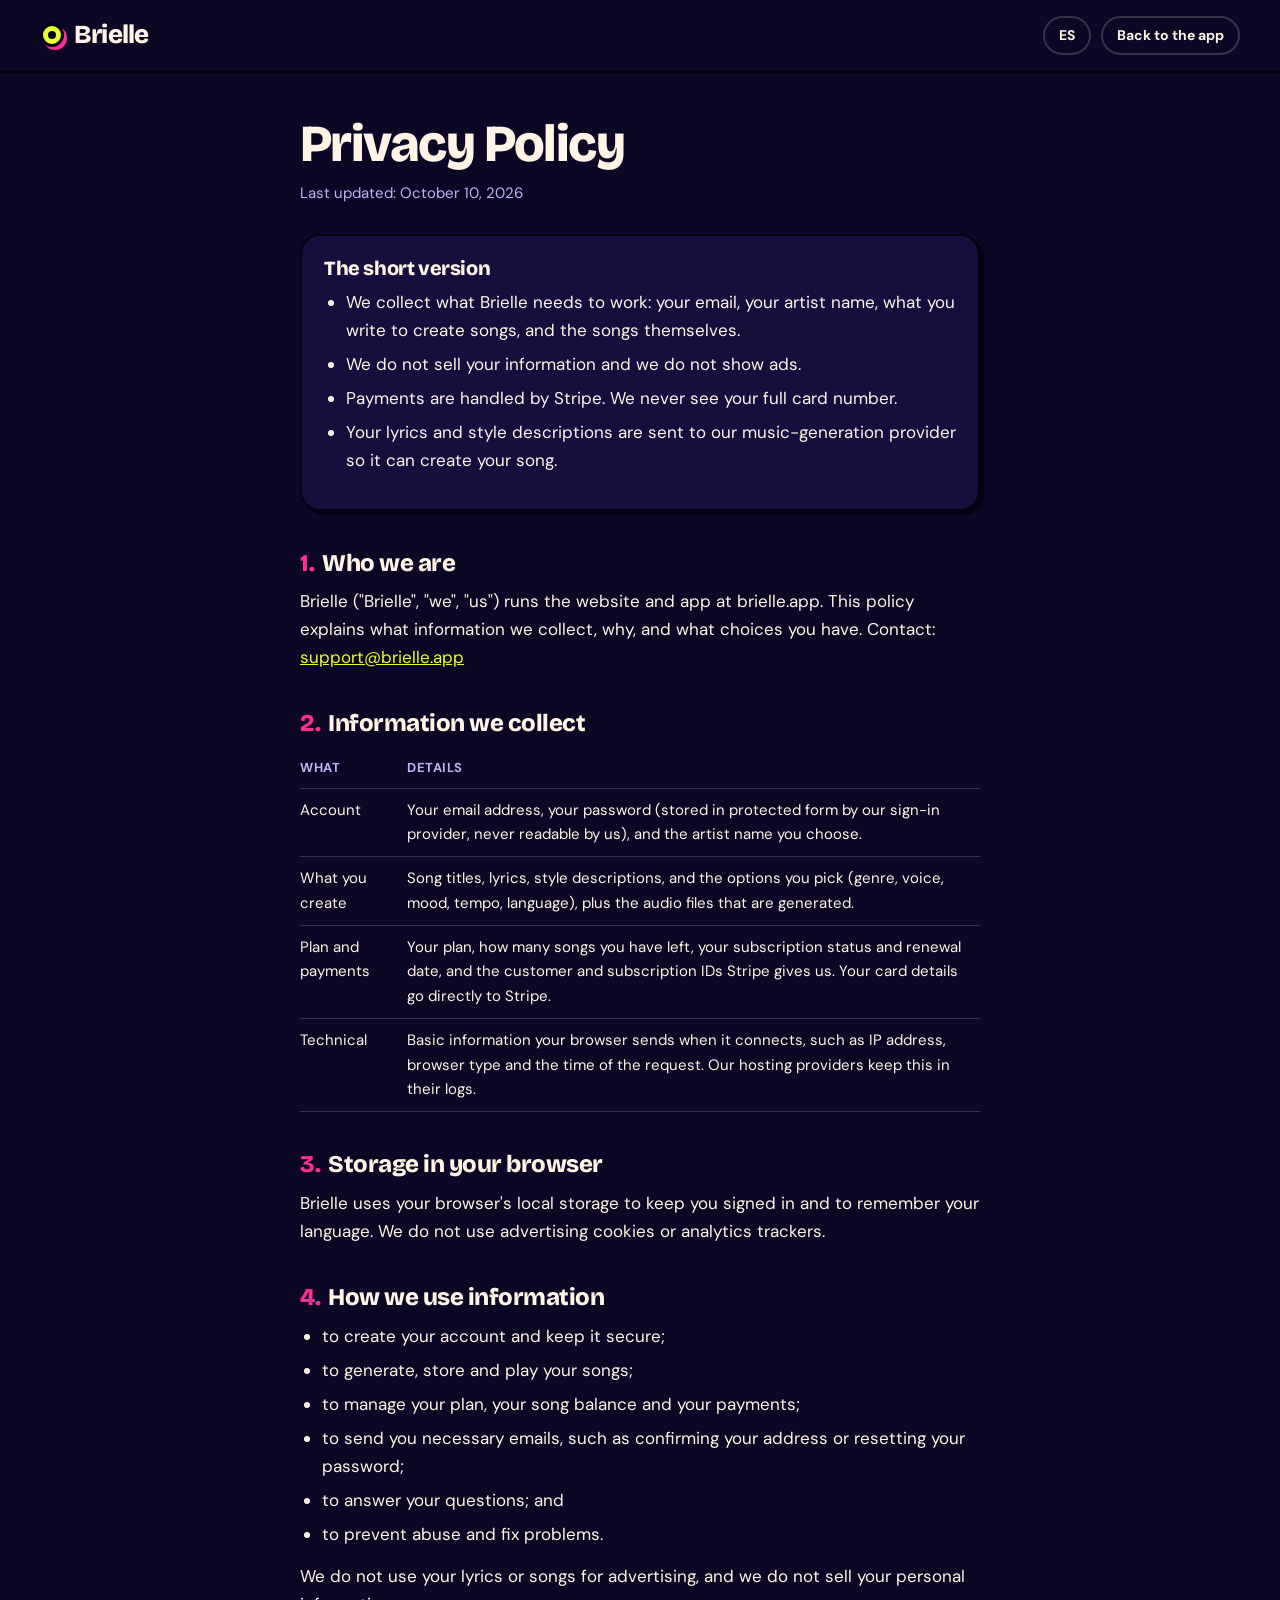
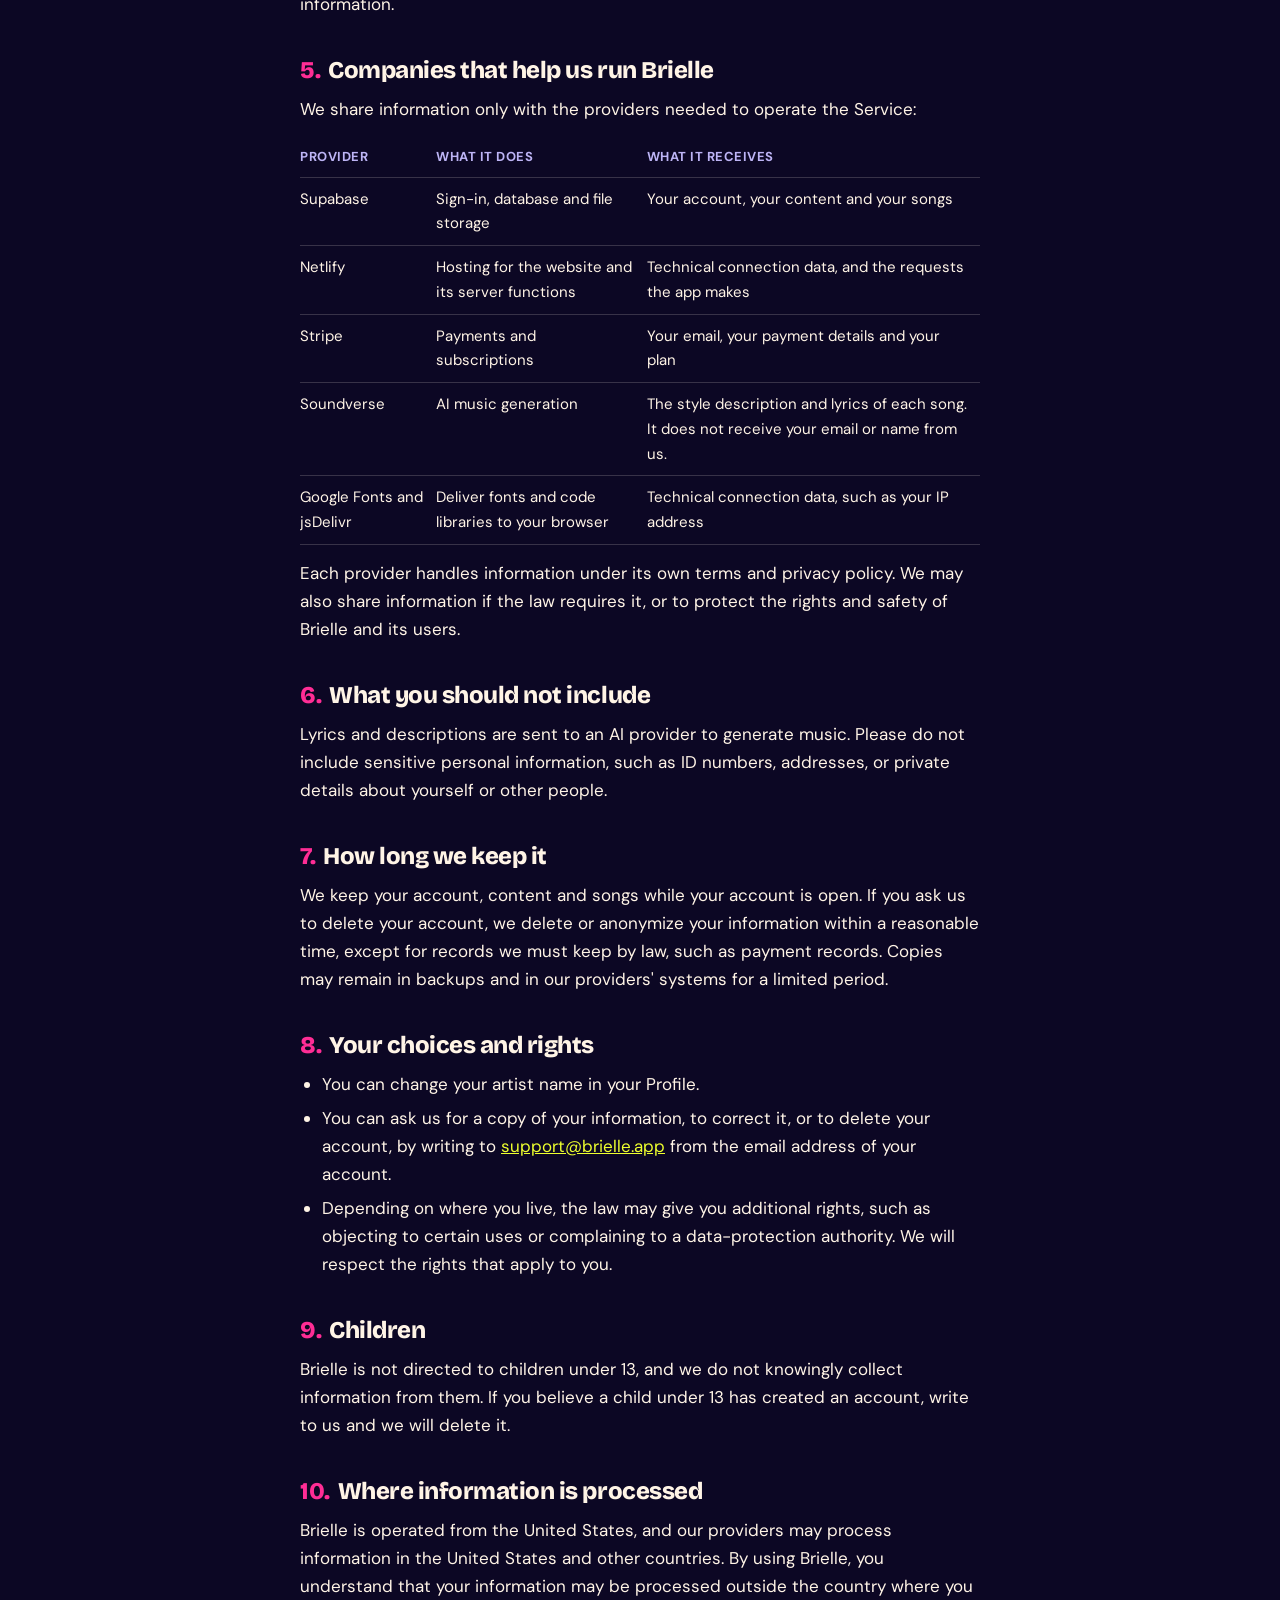
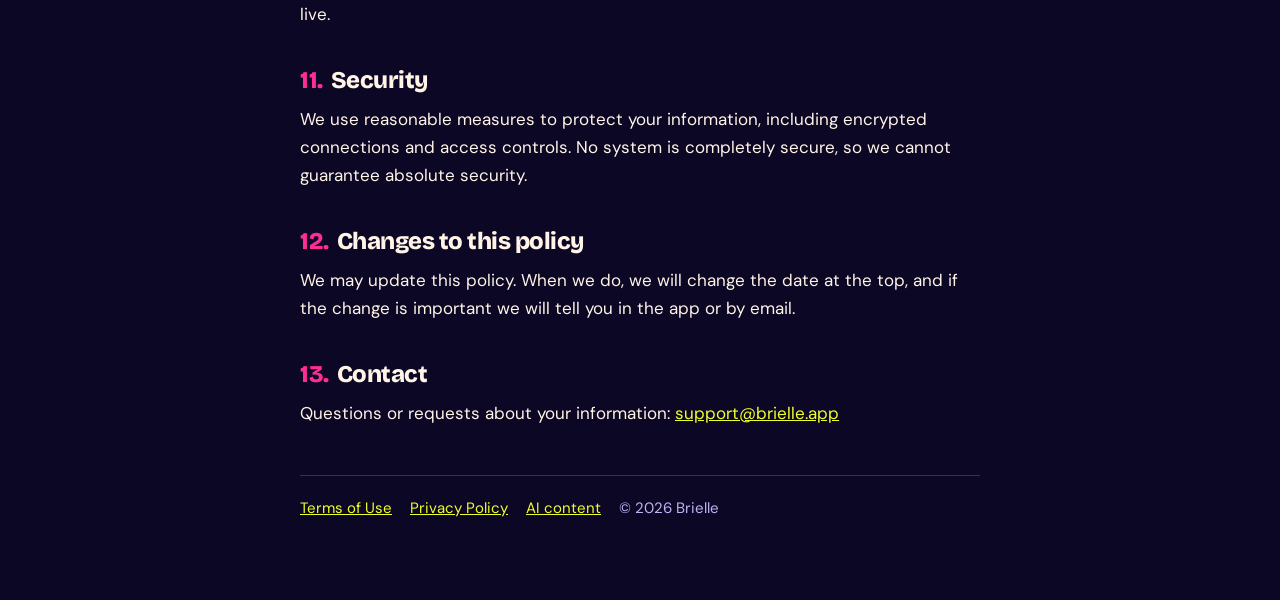
==== privacy.html @ 702dcb1f "Páginas legales (términos y privacidad, EN/ES) y Producer sin promesa de distribución - terms.html y" ====
<!DOCTYPE html>
<html lang="en" data-lang="en">
<head>
<meta charset="UTF-8">
<meta name="viewport" content="width=device-width, initial-scale=1.0">
<title>Privacy Policy — Brielle</title>
<meta name="description" content="Privacy Policy for Brielle, the AI song studio.">
<meta name="theme-color" content="#0C0724">
<link rel="preconnect" href="https://fonts.googleapis.com">
<link rel="preconnect" href="https://fonts.gstatic.com" crossorigin>
<link href="https://fonts.googleapis.com/css2?family=Bricolage+Grotesque:opsz,wght@12..96,600;12..96,800&family=DM+Sans:wght@400;500;700&display=swap" rel="stylesheet">
<link rel="stylesheet" href="legal.css">
<script src="legal.js"></script>
</head>
<body>
<header class="top">
  <a class="logo" href="/"><span class="reel"></span>Brielle</a>
  <div class="top-right">
    <button class="pill" id="langBtn" aria-label="Language">ES</button>
    <a class="pill" href="/"><span data-l="en">Back to the app</span><span data-l="es">Volver a la app</span></a>
  </div>
</header>

<main>

<!-- ============================== ENGLISH ============================== -->
<article data-l="en" lang="en">
<h1 data-l="en">Privacy Policy</h1>
<p class="updated">Last updated: October 10, 2026</p>

<div class="summary">
  <h2>The short version</h2>
  <ul>
    <li>We collect what Brielle needs to work: your email, your artist name, what you write to create songs, and the songs themselves.</li>
    <li>We do not sell your information and we do not show ads.</li>
    <li>Payments are handled by Stripe. We never see your full card number.</li>
    <li>Your lyrics and style descriptions are sent to our music-generation provider so it can create your song.</li>
  </ul>
</div>

<h2><span class="n">1.</span>Who we are</h2>
<p>Brielle ("Brielle", "we", "us") runs the website and app at brielle.app. This policy explains what information we collect, why, and what choices you have. Contact: <a href="mailto:support@brielle.app">support@brielle.app</a></p>

<h2><span class="n">2.</span>Information we collect</h2>
<div class="table"><table>
  <tr><th>What</th><th>Details</th></tr>
  <tr><td>Account</td><td>Your email address, your password (stored in protected form by our sign-in provider, never readable by us), and the artist name you choose.</td></tr>
  <tr><td>What you create</td><td>Song titles, lyrics, style descriptions, and the options you pick (genre, voice, mood, tempo, language), plus the audio files that are generated.</td></tr>
  <tr><td>Plan and payments</td><td>Your plan, how many songs you have left, your subscription status and renewal date, and the customer and subscription IDs Stripe gives us. Your card details go directly to Stripe.</td></tr>
  <tr><td>Technical</td><td>Basic information your browser sends when it connects, such as IP address, browser type and the time of the request. Our hosting providers keep this in their logs.</td></tr>
</table></div>

<h2><span class="n">3.</span>Storage in your browser</h2>
<p>Brielle uses your browser's local storage to keep you signed in and to remember your language. We do not use advertising cookies or analytics trackers.</p>

<h2><span class="n">4.</span>How we use information</h2>
<ul>
  <li>to create your account and keep it secure;</li>
  <li>to generate, store and play your songs;</li>
  <li>to manage your plan, your song balance and your payments;</li>
  <li>to send you necessary emails, such as confirming your address or resetting your password;</li>
  <li>to answer your questions; and</li>
  <li>to prevent abuse and fix problems.</li>
</ul>
<p>We do not use your lyrics or songs for advertising, and we do not sell your personal information.</p>

<h2><span class="n">5.</span>Companies that help us run Brielle</h2>
<p>We share information only with the providers needed to operate the Service:</p>
<div class="table"><table>
  <tr><th>Provider</th><th>What it does</th><th>What it receives</th></tr>
  <tr><td>Supabase</td><td>Sign-in, database and file storage</td><td>Your account, your content and your songs</td></tr>
  <tr><td>Netlify</td><td>Hosting for the website and its server functions</td><td>Technical connection data, and the requests the app makes</td></tr>
  <tr><td>Stripe</td><td>Payments and subscriptions</td><td>Your email, your payment details and your plan</td></tr>
  <tr><td>Soundverse</td><td>AI music generation</td><td>The style description and lyrics of each song. It does not receive your email or name from us.</td></tr>
  <tr><td>Google Fonts and jsDelivr</td><td>Deliver fonts and code libraries to your browser</td><td>Technical connection data, such as your IP address</td></tr>
</table></div>
<p>Each provider handles information under its own terms and privacy policy. We may also share information if the law requires it, or to protect the rights and safety of Brielle and its users.</p>

<h2><span class="n">6.</span>What you should not include</h2>
<p>Lyrics and descriptions are sent to an AI provider to generate music. Please do not include sensitive personal information, such as ID numbers, addresses, or private details about yourself or other people.</p>

<h2><span class="n">7.</span>How long we keep it</h2>
<p>We keep your account, content and songs while your account is open. If you ask us to delete your account, we delete or anonymize your information within a reasonable time, except for records we must keep by law, such as payment records. Copies may remain in backups and in our providers' systems for a limited period.</p>

<h2><span class="n">8.</span>Your choices and rights</h2>
<ul>
  <li>You can change your artist name in your Profile.</li>
  <li>You can ask us for a copy of your information, to correct it, or to delete your account, by writing to <a href="mailto:support@brielle.app">support@brielle.app</a> from the email address of your account.</li>
  <li>Depending on where you live, the law may give you additional rights, such as objecting to certain uses or complaining to a data-protection authority. We will respect the rights that apply to you.</li>
</ul>

<h2><span class="n">9.</span>Children</h2>
<p>Brielle is not directed to children under 13, and we do not knowingly collect information from them. If you believe a child under 13 has created an account, write to us and we will delete it.</p>

<h2><span class="n">10.</span>Where information is processed</h2>
<p>Brielle is operated from the United States, and our providers may process information in the United States and other countries. By using Brielle, you understand that your information may be processed outside the country where you live.</p>

<h2><span class="n">11.</span>Security</h2>
<p>We use reasonable measures to protect your information, including encrypted connections and access controls. No system is completely secure, so we cannot guarantee absolute security.</p>

<h2><span class="n">12.</span>Changes to this policy</h2>
<p>We may update this policy. When we do, we will change the date at the top, and if the change is important we will tell you in the app or by email.</p>

<h2><span class="n">13.</span>Contact</h2>
<p>Questions or requests about your information: <a href="mailto:support@brielle.app">support@brielle.app</a></p>
</article>

<!-- ============================== ESPAÑOL ============================== -->
<article data-l="es" lang="es">
<h1 data-l="es">Política de privacidad</h1>
<p class="updated">Última actualización: 10 de octubre de 2026</p>

<div class="summary">
  <h2>En resumen</h2>
  <ul>
    <li>Recopilamos lo que Brielle necesita para funcionar: tu correo, tu nombre artístico, lo que escribes para crear canciones y las canciones mismas.</li>
    <li>No vendemos tu información ni mostramos anuncios.</li>
    <li>Los pagos los maneja Stripe. Nunca vemos el número completo de tu tarjeta.</li>
    <li>Tus letras y descripciones de estilo se envían a nuestro proveedor de generación de música para que cree tu canción.</li>
  </ul>
</div>

<h2><span class="n">1.</span>Quiénes somos</h2>
<p>Brielle ("Brielle", "nosotros") opera el sitio web y la app de brielle.app. Esta política explica qué información recopilamos, para qué y qué opciones tienes. Contacto: <a href="mailto:support@brielle.app">support@brielle.app</a></p>

<h2><span class="n">2.</span>Información que recopilamos</h2>
<div class="table"><table>
  <tr><th>Qué</th><th>Detalles</th></tr>
  <tr><td>Cuenta</td><td>Tu correo electrónico, tu contraseña (guardada de forma protegida por nuestro proveedor de inicio de sesión; nosotros no podemos leerla) y el nombre artístico que elijas.</td></tr>
  <tr><td>Lo que creas</td><td>Títulos, letras, descripciones de estilo y las opciones que eliges (género, voz, ambiente, tempo, idioma), además de los archivos de audio generados.</td></tr>
  <tr><td>Plan y pagos</td><td>Tu plan, cuántas canciones te quedan, el estado de tu suscripción y su fecha de renovación, y los identificadores de cliente y de suscripción que nos da Stripe. Los datos de tu tarjeta van directamente a Stripe.</td></tr>
  <tr><td>Datos técnicos</td><td>Información básica que tu navegador envía al conectarse, como dirección IP, tipo de navegador y hora de la solicitud. Nuestros proveedores de alojamiento la guardan en sus registros.</td></tr>
</table></div>

<h2><span class="n">3.</span>Almacenamiento en tu navegador</h2>
<p>Brielle usa el almacenamiento local de tu navegador para mantener tu sesión iniciada y recordar tu idioma. No usamos cookies de publicidad ni rastreadores de analítica.</p>

<h2><span class="n">4.</span>Cómo usamos la información</h2>
<ul>
  <li>para crear tu cuenta y mantenerla segura;</li>
  <li>para generar, guardar y reproducir tus canciones;</li>
  <li>para administrar tu plan, tu saldo de canciones y tus pagos;</li>
  <li>para enviarte correos necesarios, como confirmar tu dirección o restablecer tu contraseña;</li>
  <li>para responder tus preguntas; y</li>
  <li>para prevenir abusos y corregir problemas.</li>
</ul>
<p>No usamos tus letras ni tus canciones para publicidad, y no vendemos tu información personal.</p>

<h2><span class="n">5.</span>Empresas que nos ayudan a operar Brielle</h2>
<p>Compartimos información solo con los proveedores necesarios para operar el Servicio:</p>
<div class="table"><table>
  <tr><th>Proveedor</th><th>Qué hace</th><th>Qué recibe</th></tr>
  <tr><td>Supabase</td><td>Inicio de sesión, base de datos y almacenamiento de archivos</td><td>Tu cuenta, tu contenido y tus canciones</td></tr>
  <tr><td>Netlify</td><td>Alojamiento del sitio y de sus funciones de servidor</td><td>Datos técnicos de conexión y las solicitudes que hace la app</td></tr>
  <tr><td>Stripe</td><td>Pagos y suscripciones</td><td>Tu correo, tus datos de pago y tu plan</td></tr>
  <tr><td>Soundverse</td><td>Generación de música con IA</td><td>La descripción de estilo y la letra de cada canción. No recibe de nosotros tu correo ni tu nombre.</td></tr>
  <tr><td>Google Fonts y jsDelivr</td><td>Entregan tipografías y bibliotecas de código a tu navegador</td><td>Datos técnicos de conexión, como tu dirección IP</td></tr>
</table></div>
<p>Cada proveedor maneja la información según sus propios términos y su política de privacidad. También podemos compartir información si la ley lo exige, o para proteger los derechos y la seguridad de Brielle y de sus usuarios.</p>

<h2><span class="n">6.</span>Lo que no debes incluir</h2>
<p>Las letras y descripciones se envían a un proveedor de IA para generar la música. Por favor no incluyas información personal sensible, como números de identificación, direcciones o detalles privados tuyos o de otras personas.</p>

<h2><span class="n">7.</span>Cuánto tiempo la conservamos</h2>
<p>Conservamos tu cuenta, tu contenido y tus canciones mientras tu cuenta esté abierta. Si nos pides eliminar tu cuenta, eliminamos o anonimizamos tu información en un plazo razonable, salvo los registros que debemos conservar por ley, como los de pagos. Pueden quedar copias en respaldos y en los sistemas de nuestros proveedores por un tiempo limitado.</p>

<h2><span class="n">8.</span>Tus opciones y derechos</h2>
<ul>
  <li>Puedes cambiar tu nombre artístico en tu Perfil.</li>
  <li>Puedes pedirnos una copia de tu información, que la corrijamos o que eliminemos tu cuenta, escribiendo a <a href="mailto:support@brielle.app">support@brielle.app</a> desde el correo de tu cuenta.</li>
  <li>Según dónde vivas, la ley puede darte derechos adicionales, como oponerte a ciertos usos o presentar una queja ante una autoridad de protección de datos. Respetaremos los derechos que te correspondan.</li>
</ul>

<h2><span class="n">9.</span>Menores</h2>
<p>Brielle no está dirigido a menores de 13 años y no recopilamos su información a sabiendas. Si crees que un menor de 13 años creó una cuenta, escríbenos y la eliminaremos.</p>

<h2><span class="n">10.</span>Dónde se procesa la información</h2>
<p>Brielle se opera desde Estados Unidos, y nuestros proveedores pueden procesar información en Estados Unidos y en otros países. Al usar Brielle, entiendes que tu información puede procesarse fuera del país donde vives.</p>

<h2><span class="n">11.</span>Seguridad</h2>
<p>Usamos medidas razonables para proteger tu información, como conexiones cifradas y controles de acceso. Ningún sistema es totalmente seguro, así que no podemos garantizar una seguridad absoluta.</p>

<h2><span class="n">12.</span>Cambios a esta política</h2>
<p>Podemos actualizar esta política. Cuando lo hagamos, cambiaremos la fecha de arriba, y si el cambio es importante te avisaremos en la app o por correo.</p>

<h2><span class="n">13.</span>Contacto</h2>
<p>Preguntas o solicitudes sobre tu información: <a href="mailto:support@brielle.app">support@brielle.app</a></p>
</article>

<footer>
  <a href="terms.html"><span data-l="en">Terms of Use</span><span data-l="es">Términos de uso</span></a>
  <a href="privacy.html"><span data-l="en">Privacy Policy</span><span data-l="es">Política de privacidad</span></a>
  <a href="terms.html#ai"><span data-l="en">AI content</span><span data-l="es">Contenido con IA</span></a>
  <span>© 2026 Brielle</span>
</footer>
</main>
</body>
</html>
---- legal.css ----
/* Brielle — estilos de las páginas legales (terms.html, privacy.html). */
:root{
  --bg:#0C0724; --panel:#160F3D; --ink:#05030F;
  --text:#FFF4E6; --muted:#BDB4F5; --line:rgba(255,244,230,.18);
  --pink:#FF2D95; --lime:#EEFF2E;
  --display:'Bricolage Grotesque','Arial Black',system-ui,sans-serif; --body:'DM Sans',system-ui,sans-serif;
}
*{box-sizing:border-box;margin:0;padding:0}
body{background:var(--bg);color:var(--text);font-family:var(--body);font-size:17px;line-height:1.65}
a{color:var(--lime)}
:focus-visible{outline:3px solid var(--lime);outline-offset:3px}
button{font:inherit;cursor:pointer;background:none;color:inherit}

.top{position:sticky;top:0;z-index:5;display:flex;align-items:center;justify-content:space-between;gap:16px;padding:14px clamp(16px,4vw,40px);background:var(--bg);border-bottom:2px solid var(--ink)}
.logo{display:flex;align-items:center;gap:10px;font-family:var(--display);font-weight:800;font-size:26px;letter-spacing:-.03em;color:var(--text);text-decoration:none}
.logo .reel{width:24px;height:24px;border-radius:50%;background:var(--lime);border:3px solid var(--ink);box-shadow:3px 3px 0 var(--pink);position:relative}
.logo .reel::after{content:"";position:absolute;inset:5px;border-radius:50%;background:var(--ink)}
.top-right{display:flex;align-items:center;gap:10px}
.pill{font-weight:700;font-size:14px;color:var(--text);border:2px solid var(--line);border-radius:999px;padding:6px 14px;text-decoration:none}
.pill:hover{border-color:var(--lime);color:var(--lime)}

main{max-width:760px;margin:0 auto;padding:44px clamp(16px,4vw,40px) 80px}
h1{font-family:var(--display);font-weight:800;font-size:clamp(34px,6vw,52px);line-height:1.05;letter-spacing:-.03em;text-wrap:balance}
.updated{color:var(--muted);font-size:15px;margin:10px 0 28px}
.summary{background:var(--panel);border:2px solid var(--ink);border-radius:20px;box-shadow:4px 4px 0 var(--ink);padding:20px 22px;margin-bottom:36px}
.summary h2{margin:0 0 8px;font-size:20px}
h2{font-family:var(--display);font-weight:800;font-size:24px;letter-spacing:-.02em;line-height:1.2;margin:38px 0 10px;scroll-margin-top:84px}
h2 .n{color:var(--pink);margin-right:8px}
p{margin:0 0 14px}
ul{margin:0 0 14px 22px}
li{margin-bottom:6px}
strong{color:var(--text)}
.table{overflow-x:auto;margin:0 0 14px}
table{border-collapse:collapse;width:100%;font-size:15px}
th,td{text-align:left;vertical-align:top;padding:9px 12px 9px 0;border-bottom:1px solid var(--line)}
th{color:var(--muted);font-weight:700;font-size:13px;letter-spacing:.04em;text-transform:uppercase}
footer{border-top:1px solid var(--line);margin-top:48px;padding-top:20px;color:var(--muted);font-size:15px;display:flex;flex-wrap:wrap;gap:8px 18px}

/* Solo se muestra el idioma activo. Sin JavaScript se ven los dos. */
html[data-lang="en"] [data-l="es"], html[data-lang="es"] [data-l="en"]{display:none}
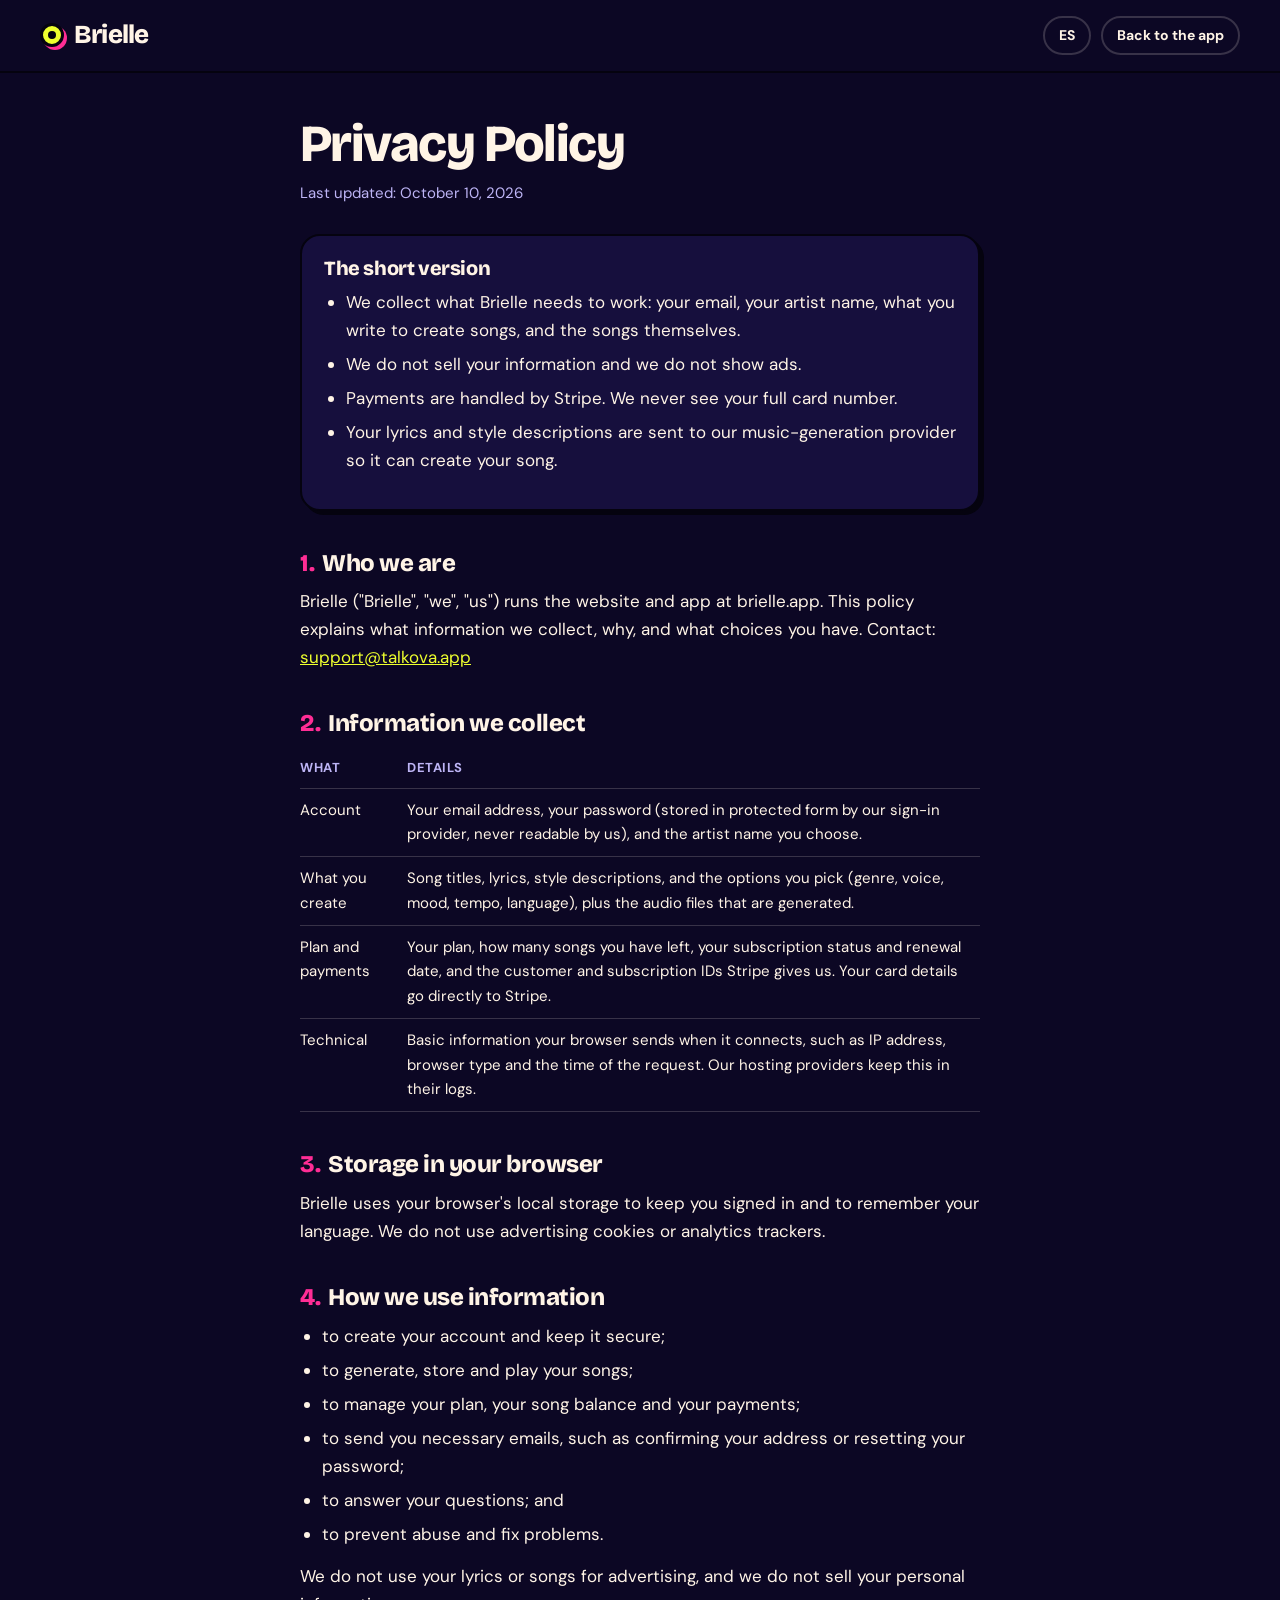
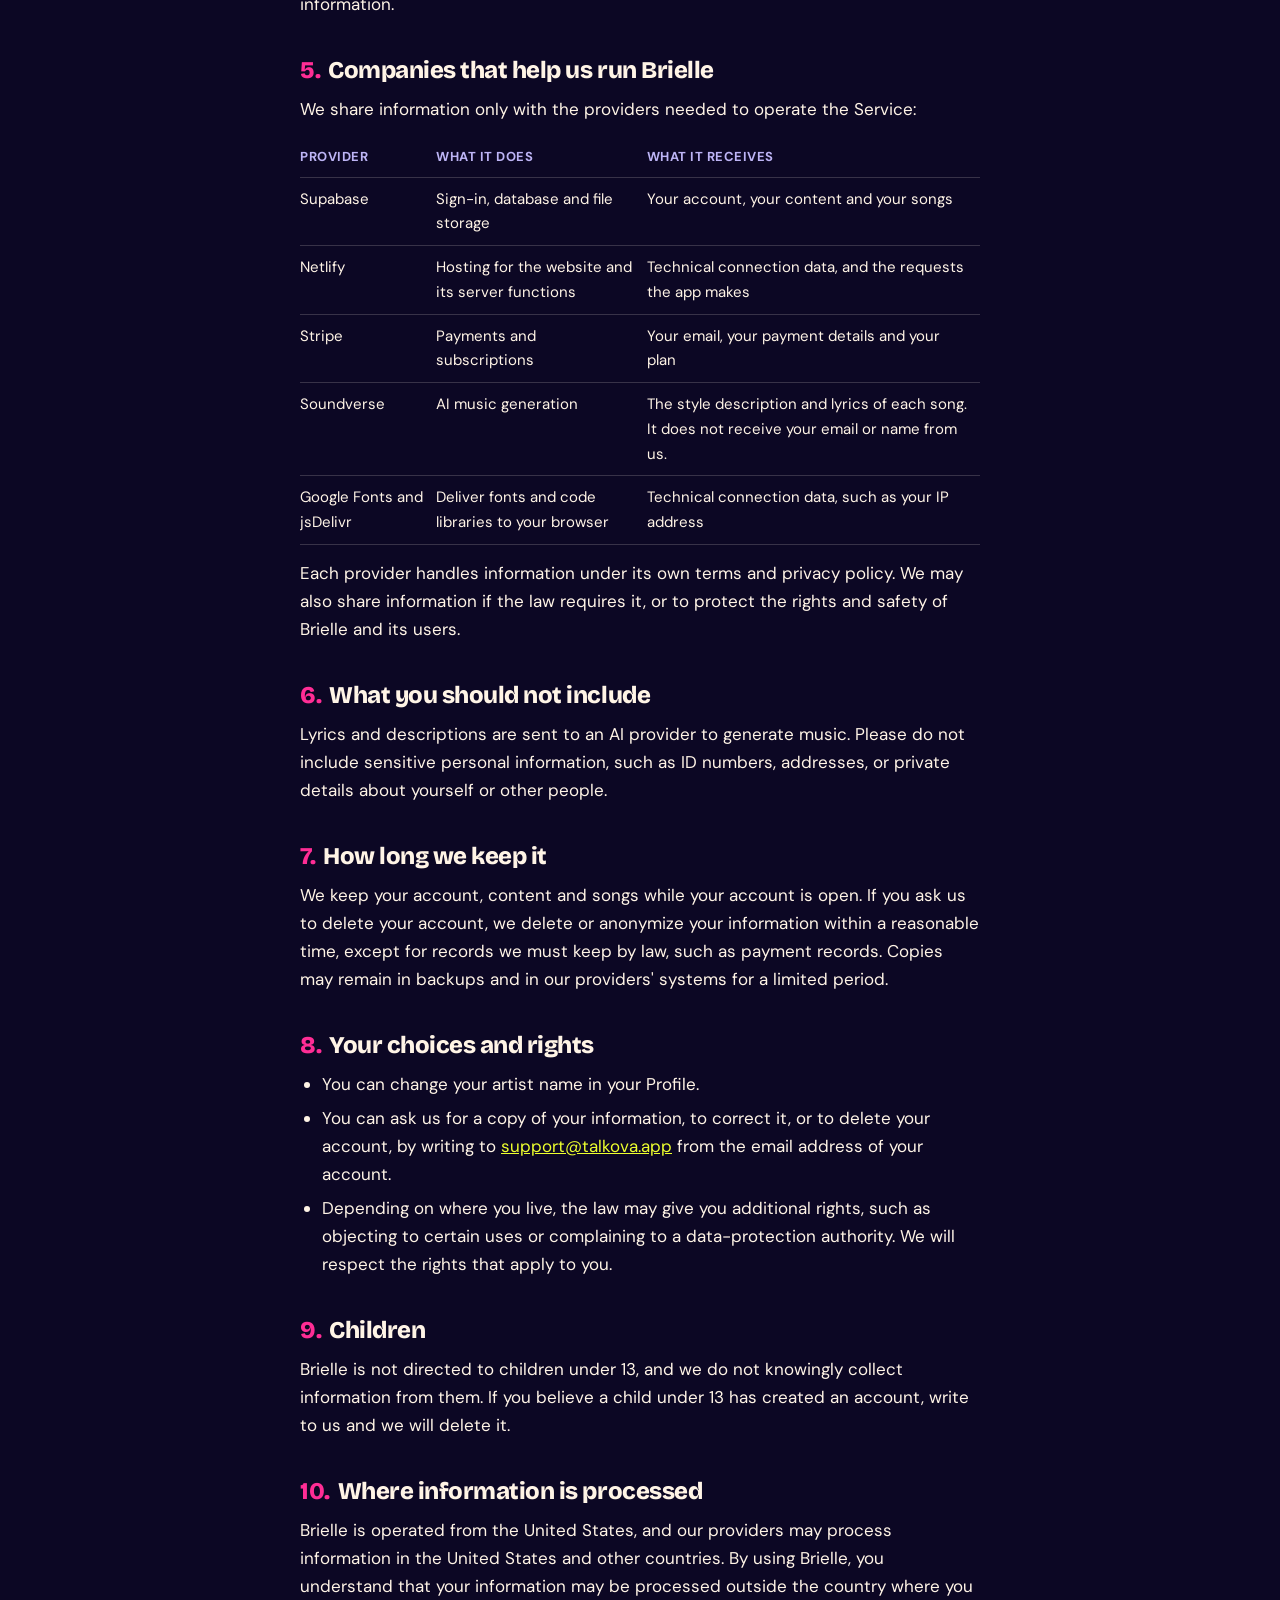
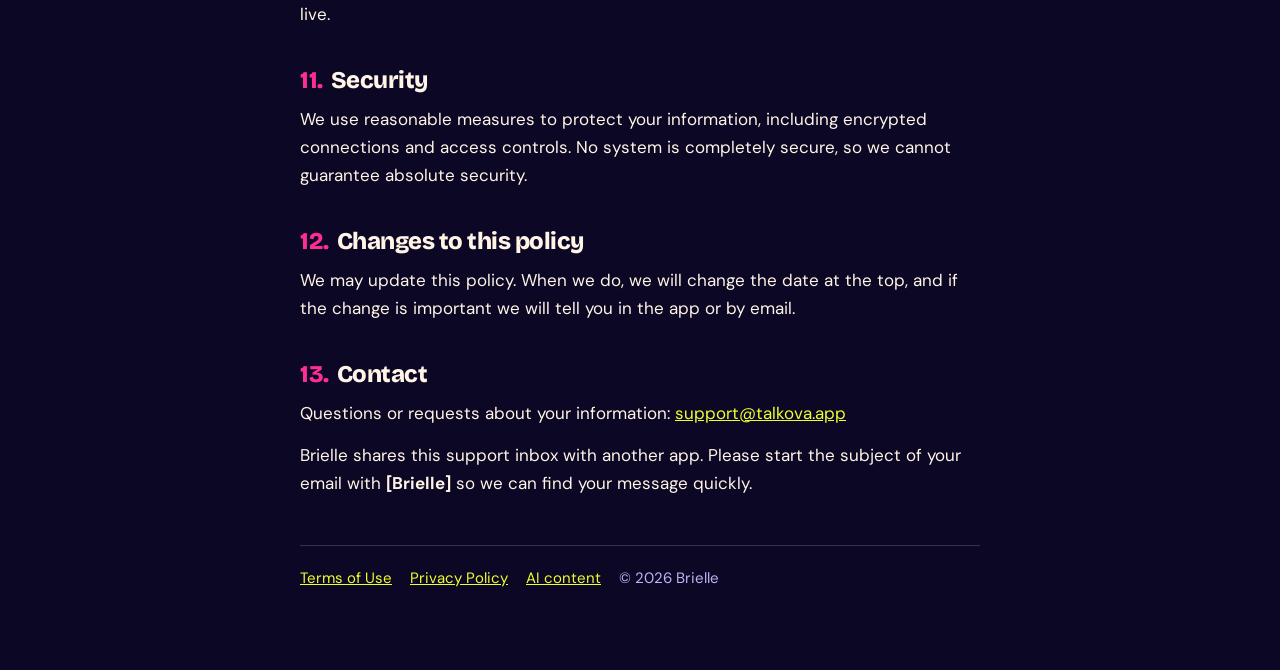
==== commit 456f3bc9: "Contacto de las páginas legales: support@talkova.app con asunto [Brielle] Co-Authored-By: Claude Fab" ====
--- a/privacy.html
+++ b/privacy.html
@@ -39,7 +39,7 @@
 </div>
 
 <h2><span class="n">1.</span>Who we are</h2>
-<p>Brielle ("Brielle", "we", "us") runs the website and app at brielle.app. This policy explains what information we collect, why, and what choices you have. Contact: <a href="mailto:support@brielle.app">support@brielle.app</a></p>
+<p>Brielle ("Brielle", "we", "us") runs the website and app at brielle.app. This policy explains what information we collect, why, and what choices you have. Contact: <a href="mailto:support@talkova.app?subject=%5BBrielle%5D%20">support@talkova.app</a></p>
 
 <h2><span class="n">2.</span>Information we collect</h2>
 <div class="table"><table>
@@ -85,7 +85,7 @@
 <h2><span class="n">8.</span>Your choices and rights</h2>
 <ul>
   <li>You can change your artist name in your Profile.</li>
-  <li>You can ask us for a copy of your information, to correct it, or to delete your account, by writing to <a href="mailto:support@brielle.app">support@brielle.app</a> from the email address of your account.</li>
+  <li>You can ask us for a copy of your information, to correct it, or to delete your account, by writing to <a href="mailto:support@talkova.app?subject=%5BBrielle%5D%20">support@talkova.app</a> from the email address of your account.</li>
   <li>Depending on where you live, the law may give you additional rights, such as objecting to certain uses or complaining to a data-protection authority. We will respect the rights that apply to you.</li>
 </ul>
 
@@ -102,7 +102,8 @@
 <p>We may update this policy. When we do, we will change the date at the top, and if the change is important we will tell you in the app or by email.</p>
 
 <h2><span class="n">13.</span>Contact</h2>
-<p>Questions or requests about your information: <a href="mailto:support@brielle.app">support@brielle.app</a></p>
+<p>Questions or requests about your information: <a href="mailto:support@talkova.app?subject=%5BBrielle%5D%20">support@talkova.app</a></p>
+<p>Brielle shares this support inbox with another app. Please start the subject of your email with <strong>[Brielle]</strong> so we can find your message quickly.</p>
 </article>
 
 <!-- ============================== ESPAÑOL ============================== -->
@@ -121,7 +122,7 @@
 </div>
 
 <h2><span class="n">1.</span>Quiénes somos</h2>
-<p>Brielle ("Brielle", "nosotros") opera el sitio web y la app de brielle.app. Esta política explica qué información recopilamos, para qué y qué opciones tienes. Contacto: <a href="mailto:support@brielle.app">support@brielle.app</a></p>
+<p>Brielle ("Brielle", "nosotros") opera el sitio web y la app de brielle.app. Esta política explica qué información recopilamos, para qué y qué opciones tienes. Contacto: <a href="mailto:support@talkova.app?subject=%5BBrielle%5D%20">support@talkova.app</a></p>
 
 <h2><span class="n">2.</span>Información que recopilamos</h2>
 <div class="table"><table>
@@ -167,7 +168,7 @@
 <h2><span class="n">8.</span>Tus opciones y derechos</h2>
 <ul>
   <li>Puedes cambiar tu nombre artístico en tu Perfil.</li>
-  <li>Puedes pedirnos una copia de tu información, que la corrijamos o que eliminemos tu cuenta, escribiendo a <a href="mailto:support@brielle.app">support@brielle.app</a> desde el correo de tu cuenta.</li>
+  <li>Puedes pedirnos una copia de tu información, que la corrijamos o que eliminemos tu cuenta, escribiendo a <a href="mailto:support@talkova.app?subject=%5BBrielle%5D%20">support@talkova.app</a> desde el correo de tu cuenta.</li>
   <li>Según dónde vivas, la ley puede darte derechos adicionales, como oponerte a ciertos usos o presentar una queja ante una autoridad de protección de datos. Respetaremos los derechos que te correspondan.</li>
 </ul>
 
@@ -184,7 +185,8 @@
 <p>Podemos actualizar esta política. Cuando lo hagamos, cambiaremos la fecha de arriba, y si el cambio es importante te avisaremos en la app o por correo.</p>
 
 <h2><span class="n">13.</span>Contacto</h2>
-<p>Preguntas o solicitudes sobre tu información: <a href="mailto:support@brielle.app">support@brielle.app</a></p>
+<p>Preguntas o solicitudes sobre tu información: <a href="mailto:support@talkova.app?subject=%5BBrielle%5D%20">support@talkova.app</a></p>
+<p>Brielle comparte este buzón de soporte con otra app. Empieza el asunto de tu correo con <strong>[Brielle]</strong> para que encontremos tu mensaje rápido.</p>
 </article>
 
 <footer>
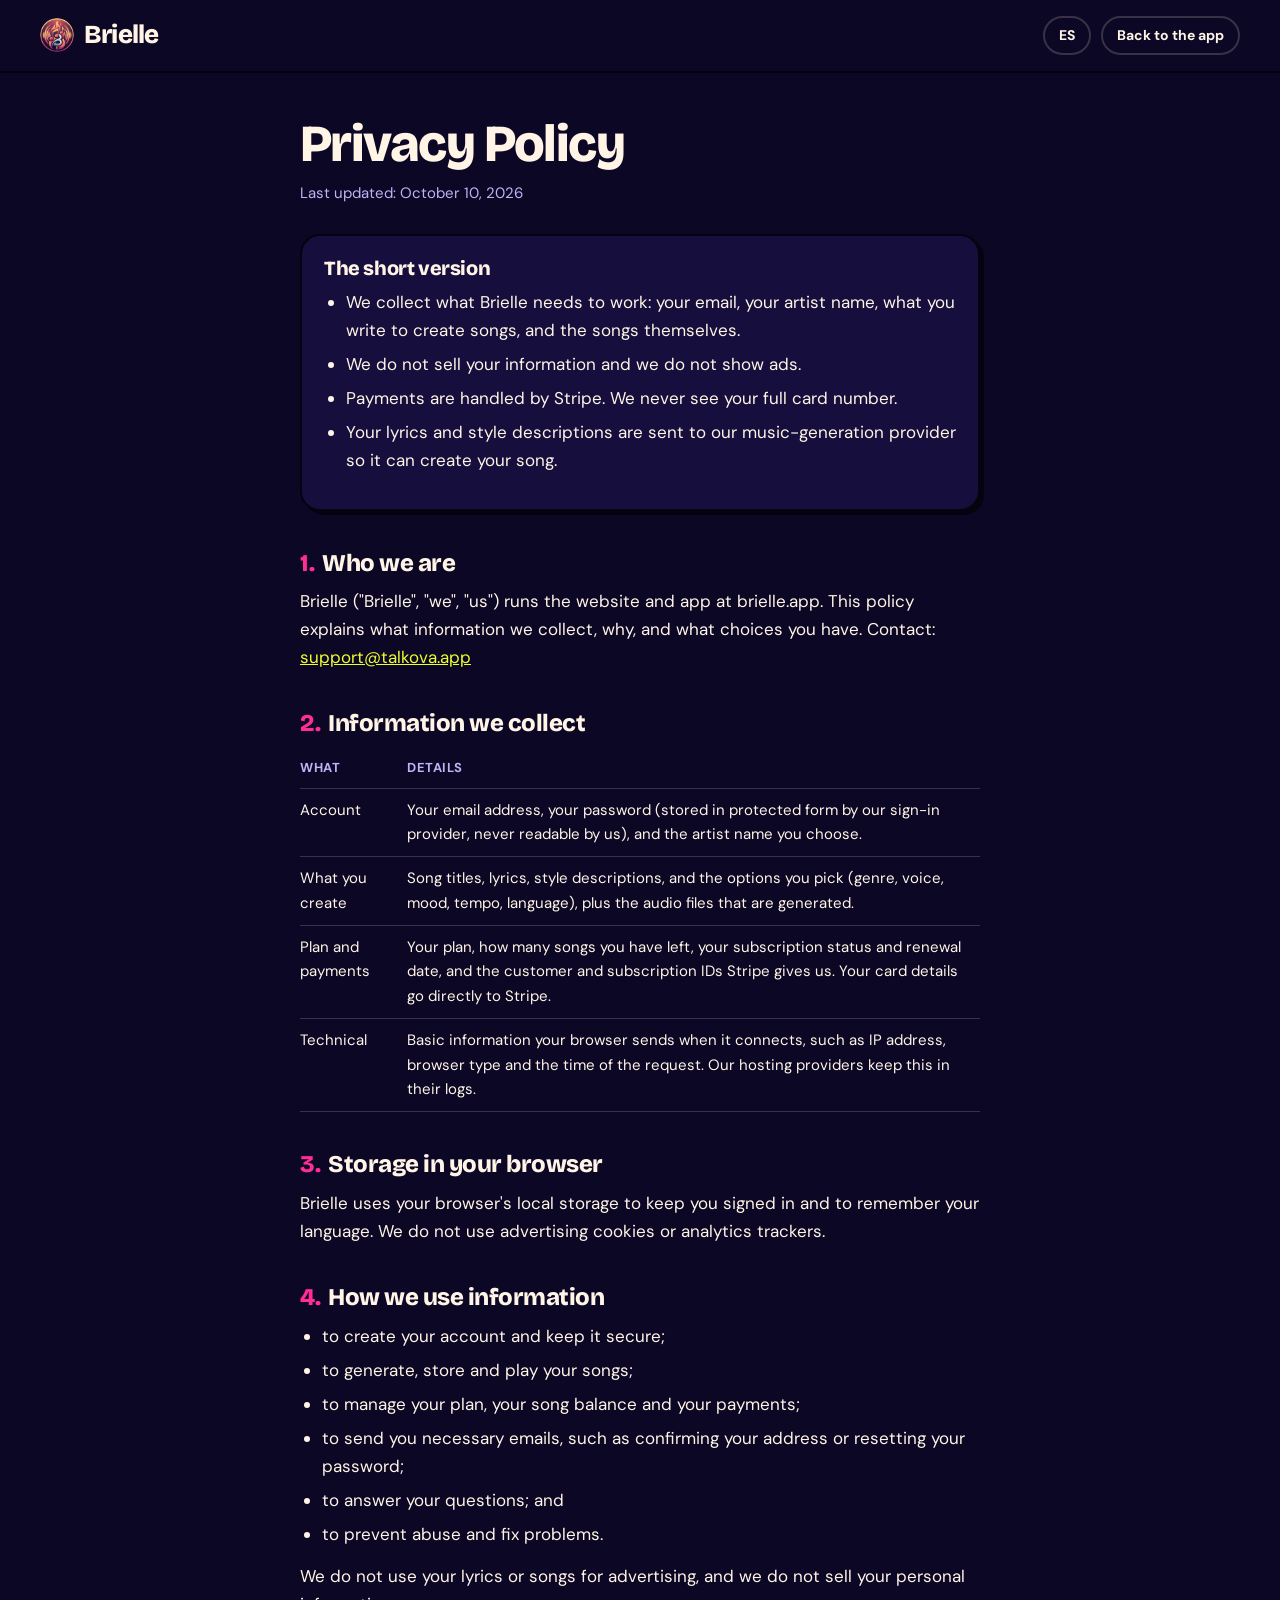
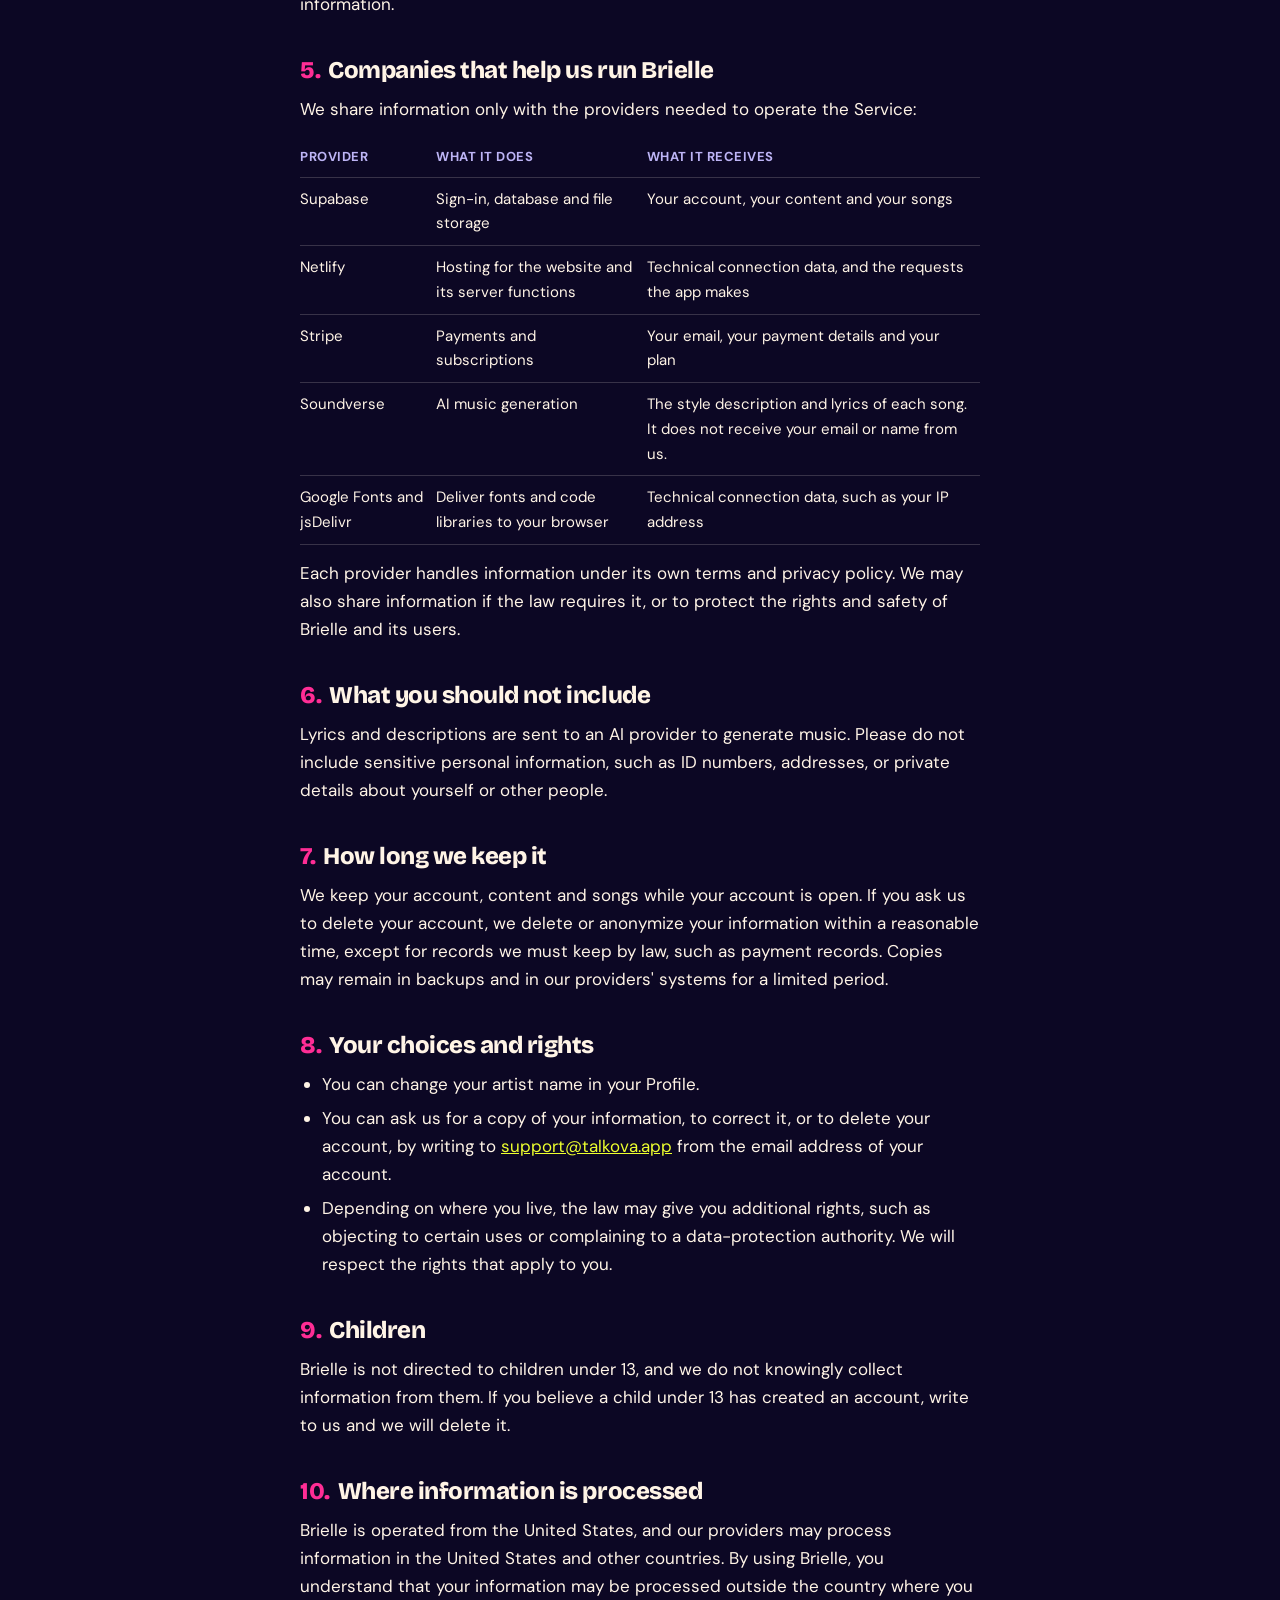
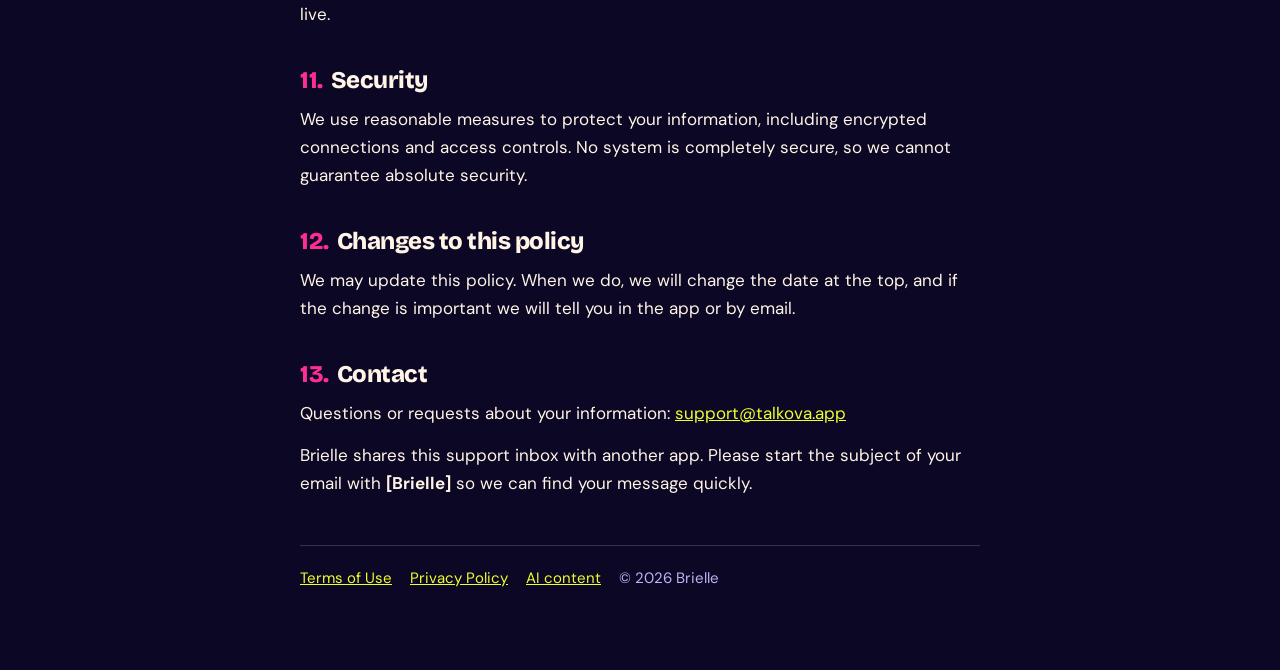
==== commit e88dd95a: "Logo nuevo en la barra de la app y en las páginas legales Co-Authored-By: Claude Fable 5.1 <noreply@" ====
--- a/privacy.html
+++ b/privacy.html
@@ -6,6 +6,8 @@
 <title>Privacy Policy — Brielle</title>
 <meta name="description" content="Privacy Policy for Brielle, the AI song studio.">
 <meta name="theme-color" content="#0C0724">
+<link rel="icon" type="image/png" href="/icon-192.png">
+<link rel="apple-touch-icon" href="/apple-touch-icon.png">
 <link rel="preconnect" href="https://fonts.googleapis.com">
 <link rel="preconnect" href="https://fonts.gstatic.com" crossorigin>
 <link href="https://fonts.googleapis.com/css2?family=Bricolage+Grotesque:opsz,wght@12..96,600;12..96,800&family=DM+Sans:wght@400;500;700&display=swap" rel="stylesheet">
@@ -14,7 +16,7 @@
 </head>
 <body>
 <header class="top">
-  <a class="logo" href="/"><span class="reel"></span>Brielle</a>
+  <a class="logo" href="/"><img class="mark" src="/logo.png" alt="" width="38" height="38">Brielle</a>
   <div class="top-right">
     <button class="pill" id="langBtn" aria-label="Language">ES</button>
     <a class="pill" href="/"><span data-l="en">Back to the app</span><span data-l="es">Volver a la app</span></a>
--- a/legal.css
+++ b/legal.css
@@ -15,6 +15,7 @@
 .logo{display:flex;align-items:center;gap:10px;font-family:var(--display);font-weight:800;font-size:26px;letter-spacing:-.03em;color:var(--text);text-decoration:none}
 .logo .reel{width:24px;height:24px;border-radius:50%;background:var(--lime);border:3px solid var(--ink);box-shadow:3px 3px 0 var(--pink);position:relative}
 .logo .reel::after{content:"";position:absolute;inset:5px;border-radius:50%;background:var(--ink)}
+.logo .mark{width:34px;height:34px;border-radius:50%;display:block;flex-shrink:0}
 .top-right{display:flex;align-items:center;gap:10px}
 .pill{font-weight:700;font-size:14px;color:var(--text);border:2px solid var(--line);border-radius:999px;padding:6px 14px;text-decoration:none}
 .pill:hover{border-color:var(--lime);color:var(--lime)}
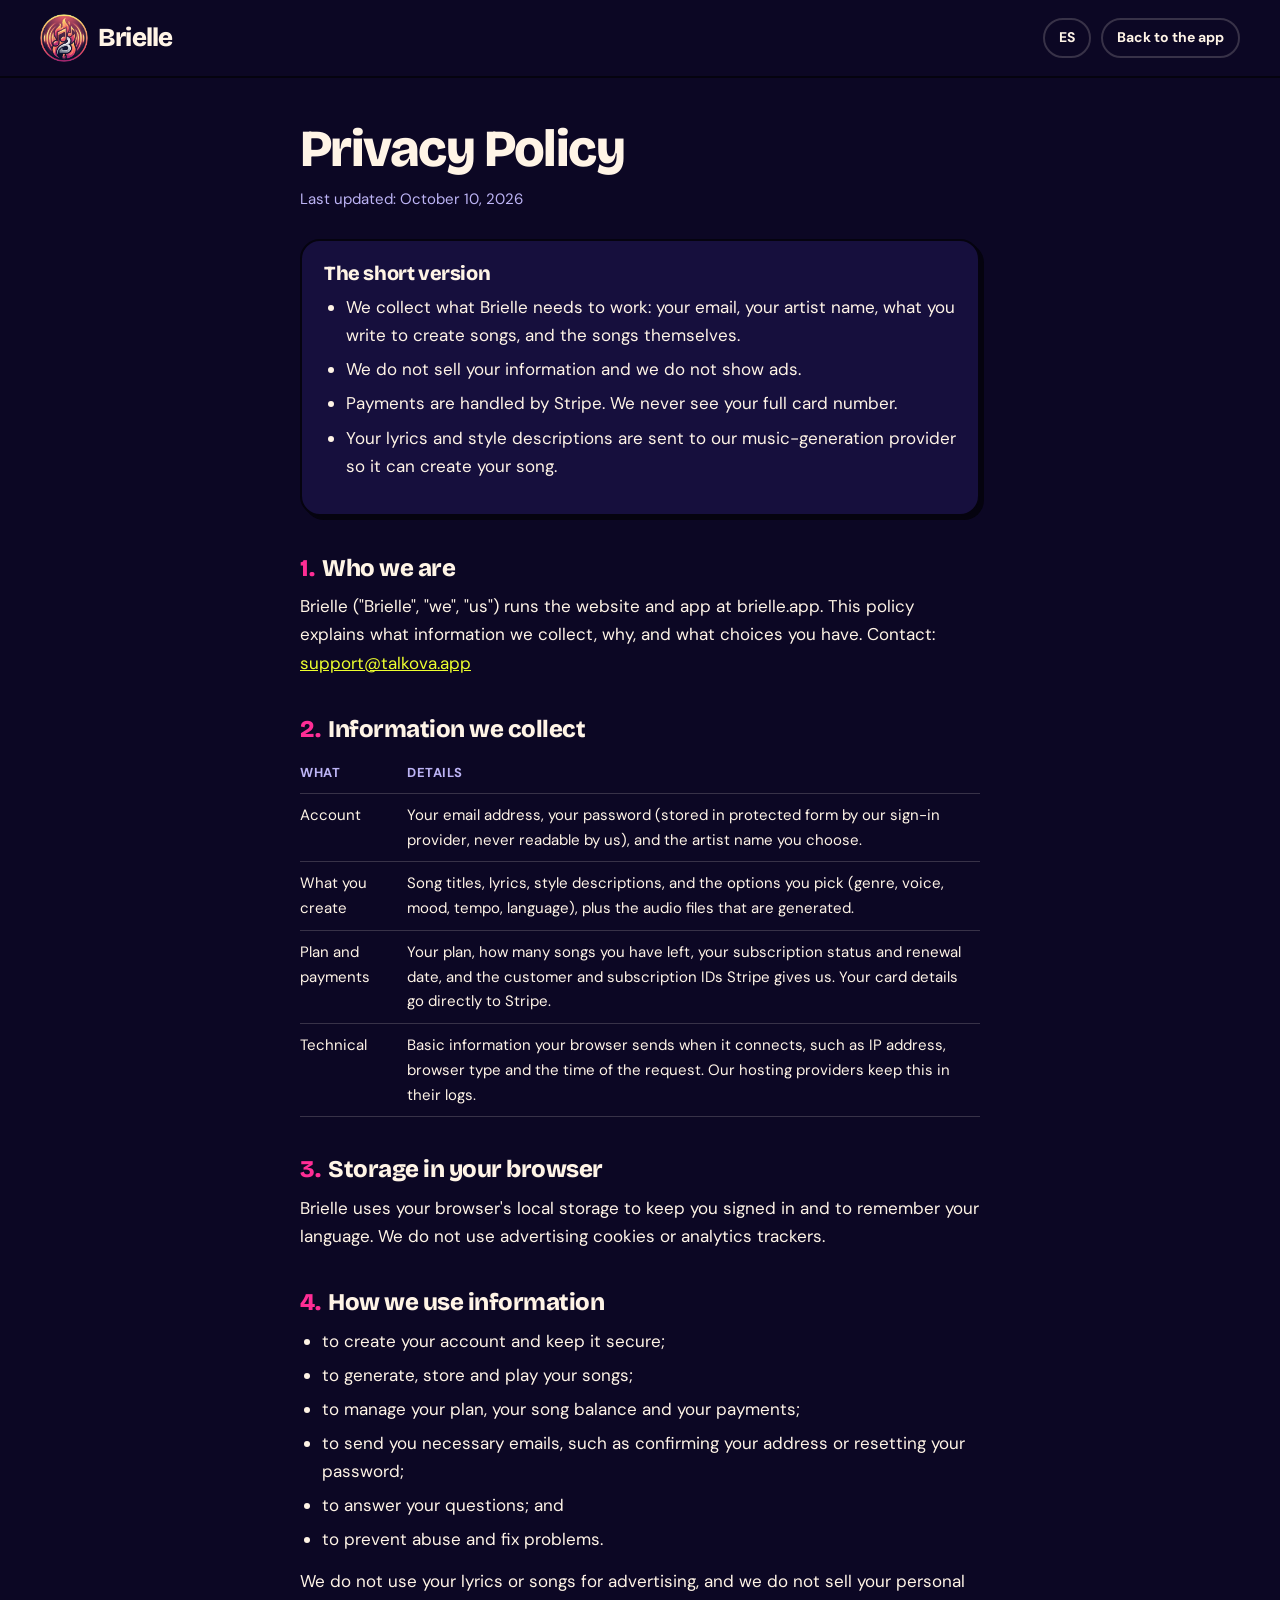
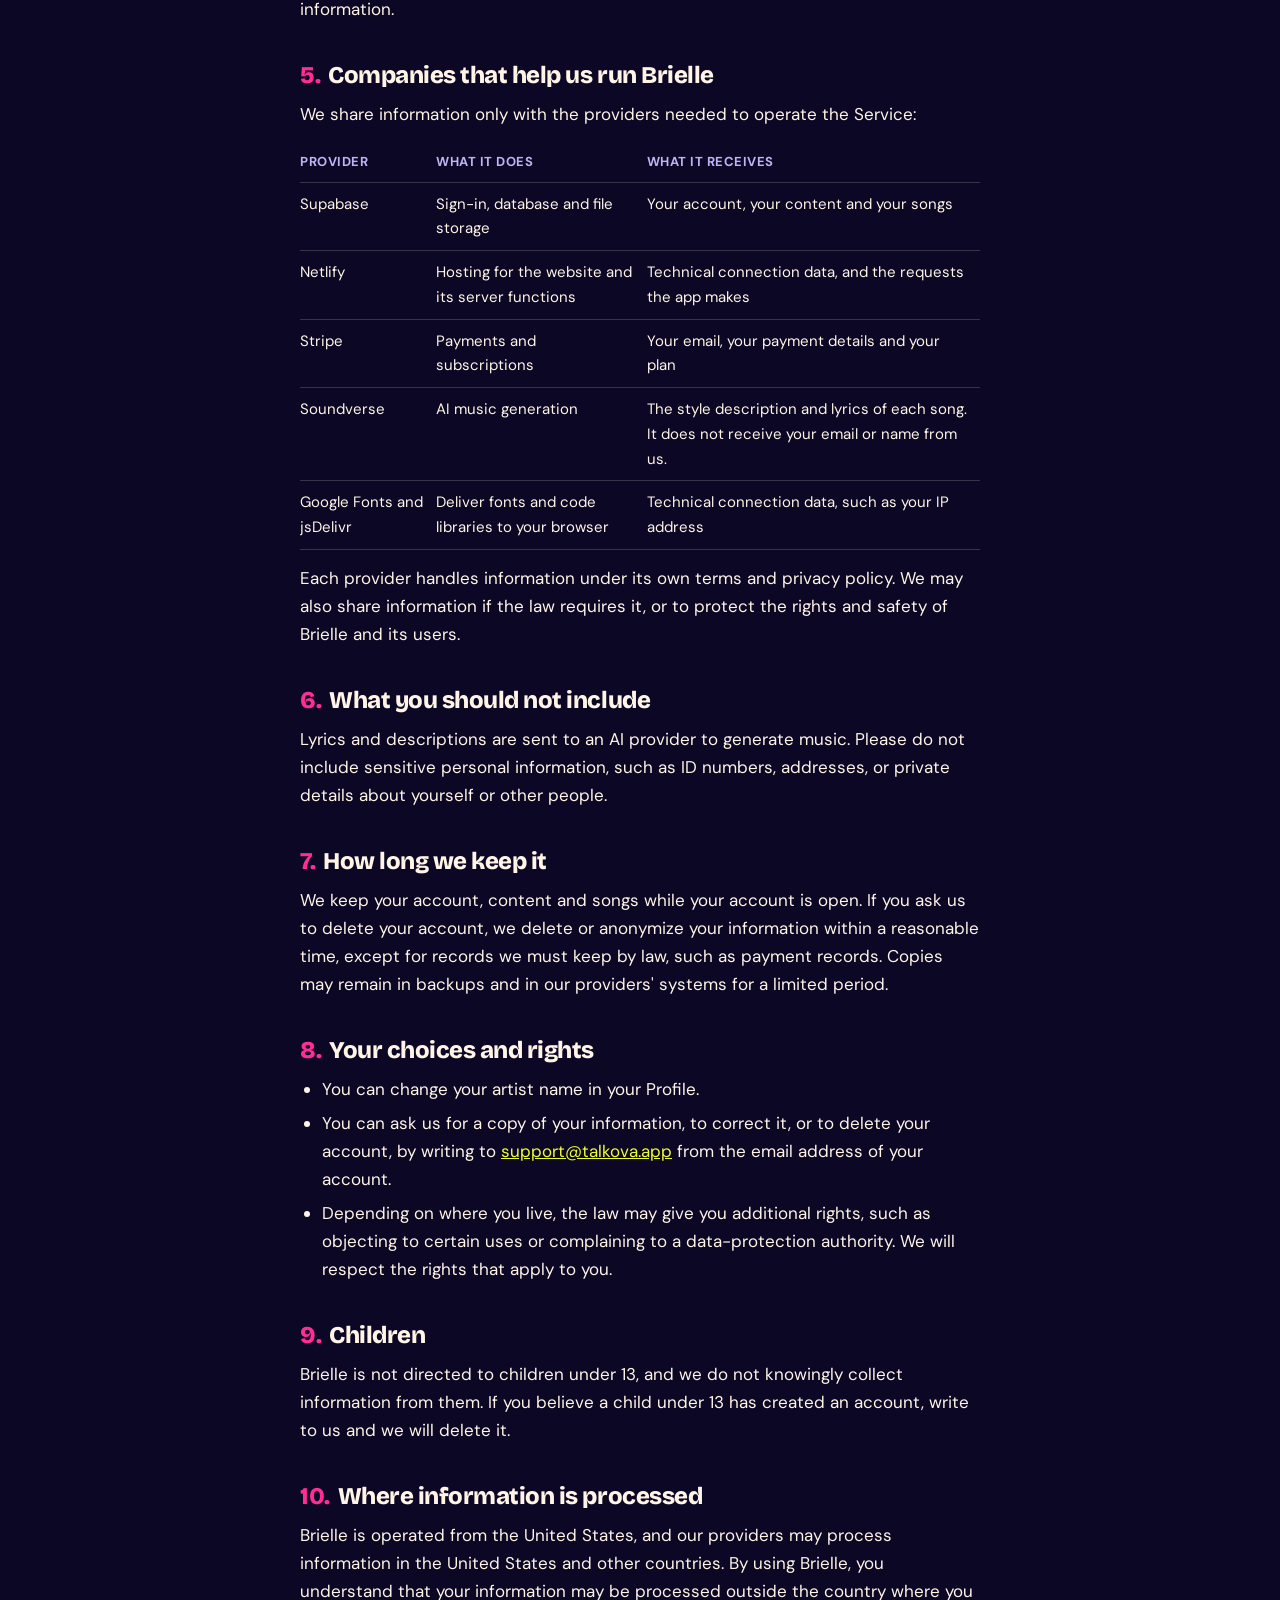
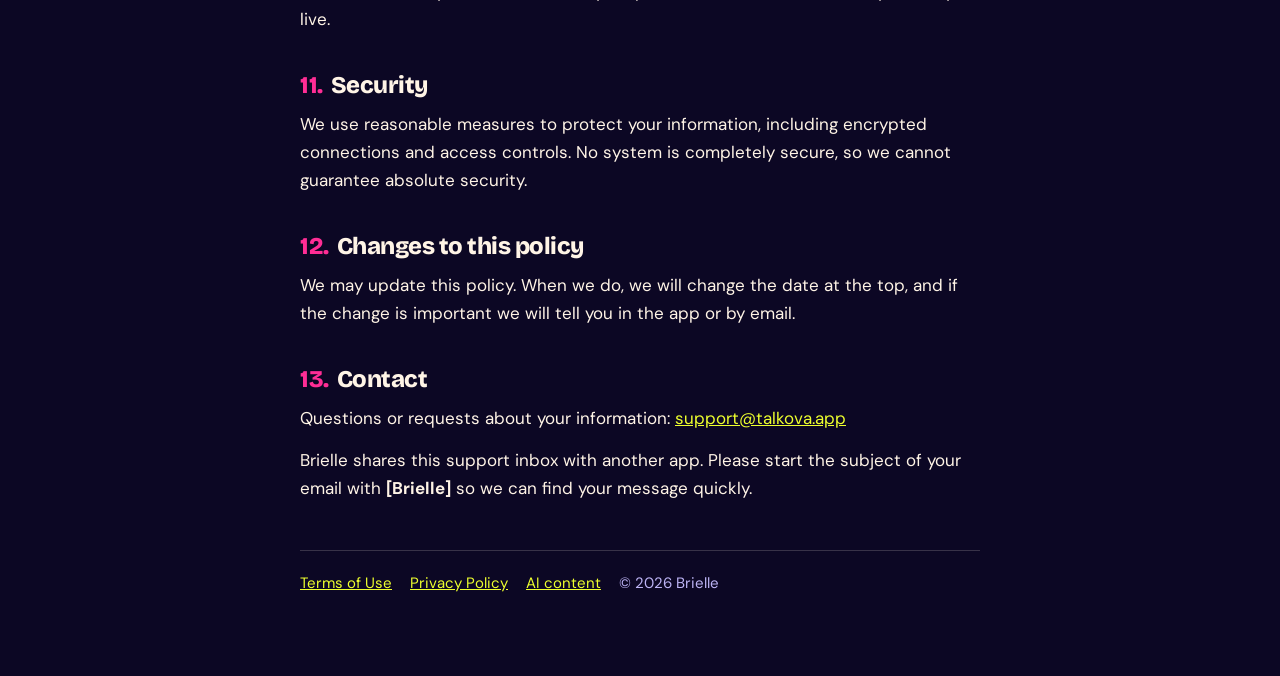
==== commit b3b47a26: "Logo más grande en la barra y logo grande en la pantalla de entrada Co-Authored-By: Claude Fable 5.1" ====
--- a/privacy.html
+++ b/privacy.html
@@ -16,7 +16,7 @@
 </head>
 <body>
 <header class="top">
-  <a class="logo" href="/"><img class="mark" src="/logo.png" alt="" width="38" height="38">Brielle</a>
+  <a class="logo" href="/"><img class="mark" src="/logo.png" alt="" width="48" height="48">Brielle</a>
   <div class="top-right">
     <button class="pill" id="langBtn" aria-label="Language">ES</button>
     <a class="pill" href="/"><span data-l="en">Back to the app</span><span data-l="es">Volver a la app</span></a>
--- a/legal.css
+++ b/legal.css
@@ -15,7 +15,7 @@
 .logo{display:flex;align-items:center;gap:10px;font-family:var(--display);font-weight:800;font-size:26px;letter-spacing:-.03em;color:var(--text);text-decoration:none}
 .logo .reel{width:24px;height:24px;border-radius:50%;background:var(--lime);border:3px solid var(--ink);box-shadow:3px 3px 0 var(--pink);position:relative}
 .logo .reel::after{content:"";position:absolute;inset:5px;border-radius:50%;background:var(--ink)}
-.logo .mark{width:34px;height:34px;border-radius:50%;display:block;flex-shrink:0}
+.logo .mark{width:48px;height:48px;border-radius:50%;display:block;flex-shrink:0}
 .top-right{display:flex;align-items:center;gap:10px}
 .pill{font-weight:700;font-size:14px;color:var(--text);border:2px solid var(--line);border-radius:999px;padding:6px 14px;text-decoration:none}
 .pill:hover{border-color:var(--lime);color:var(--lime)}
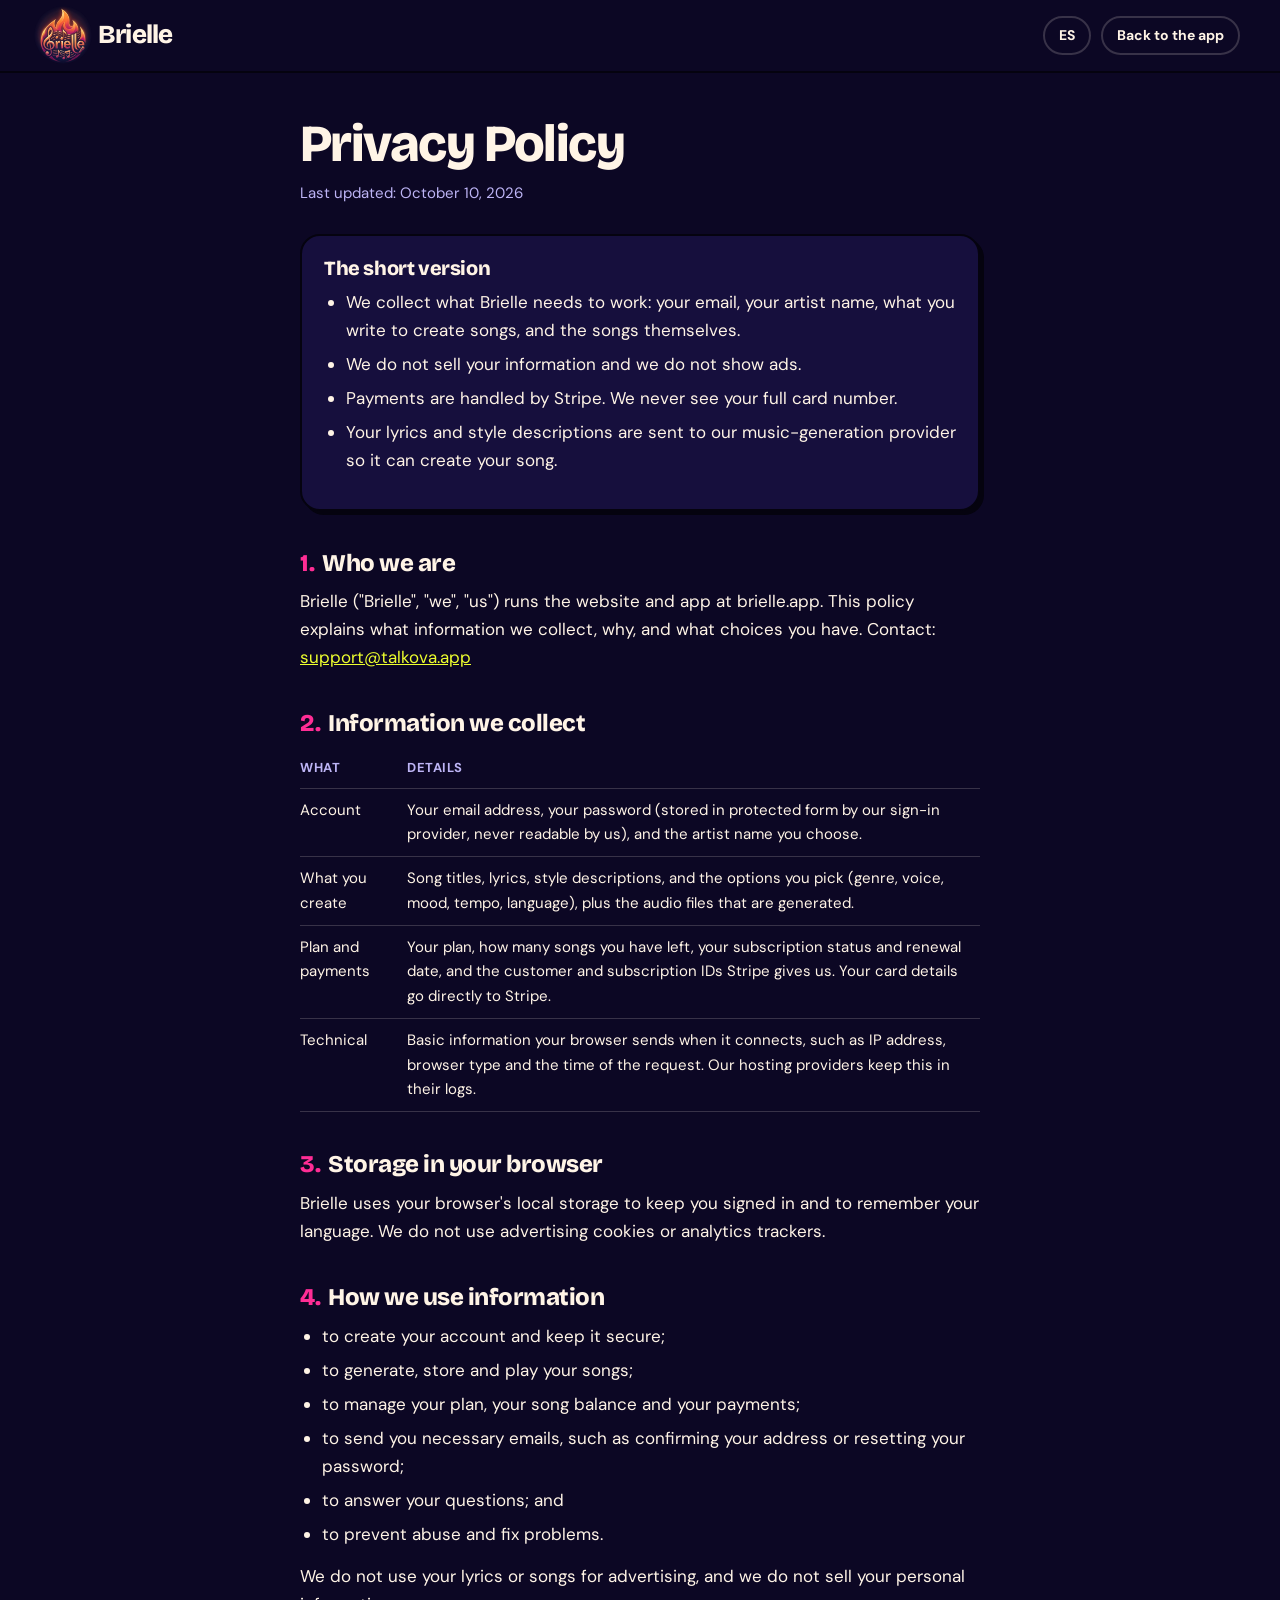
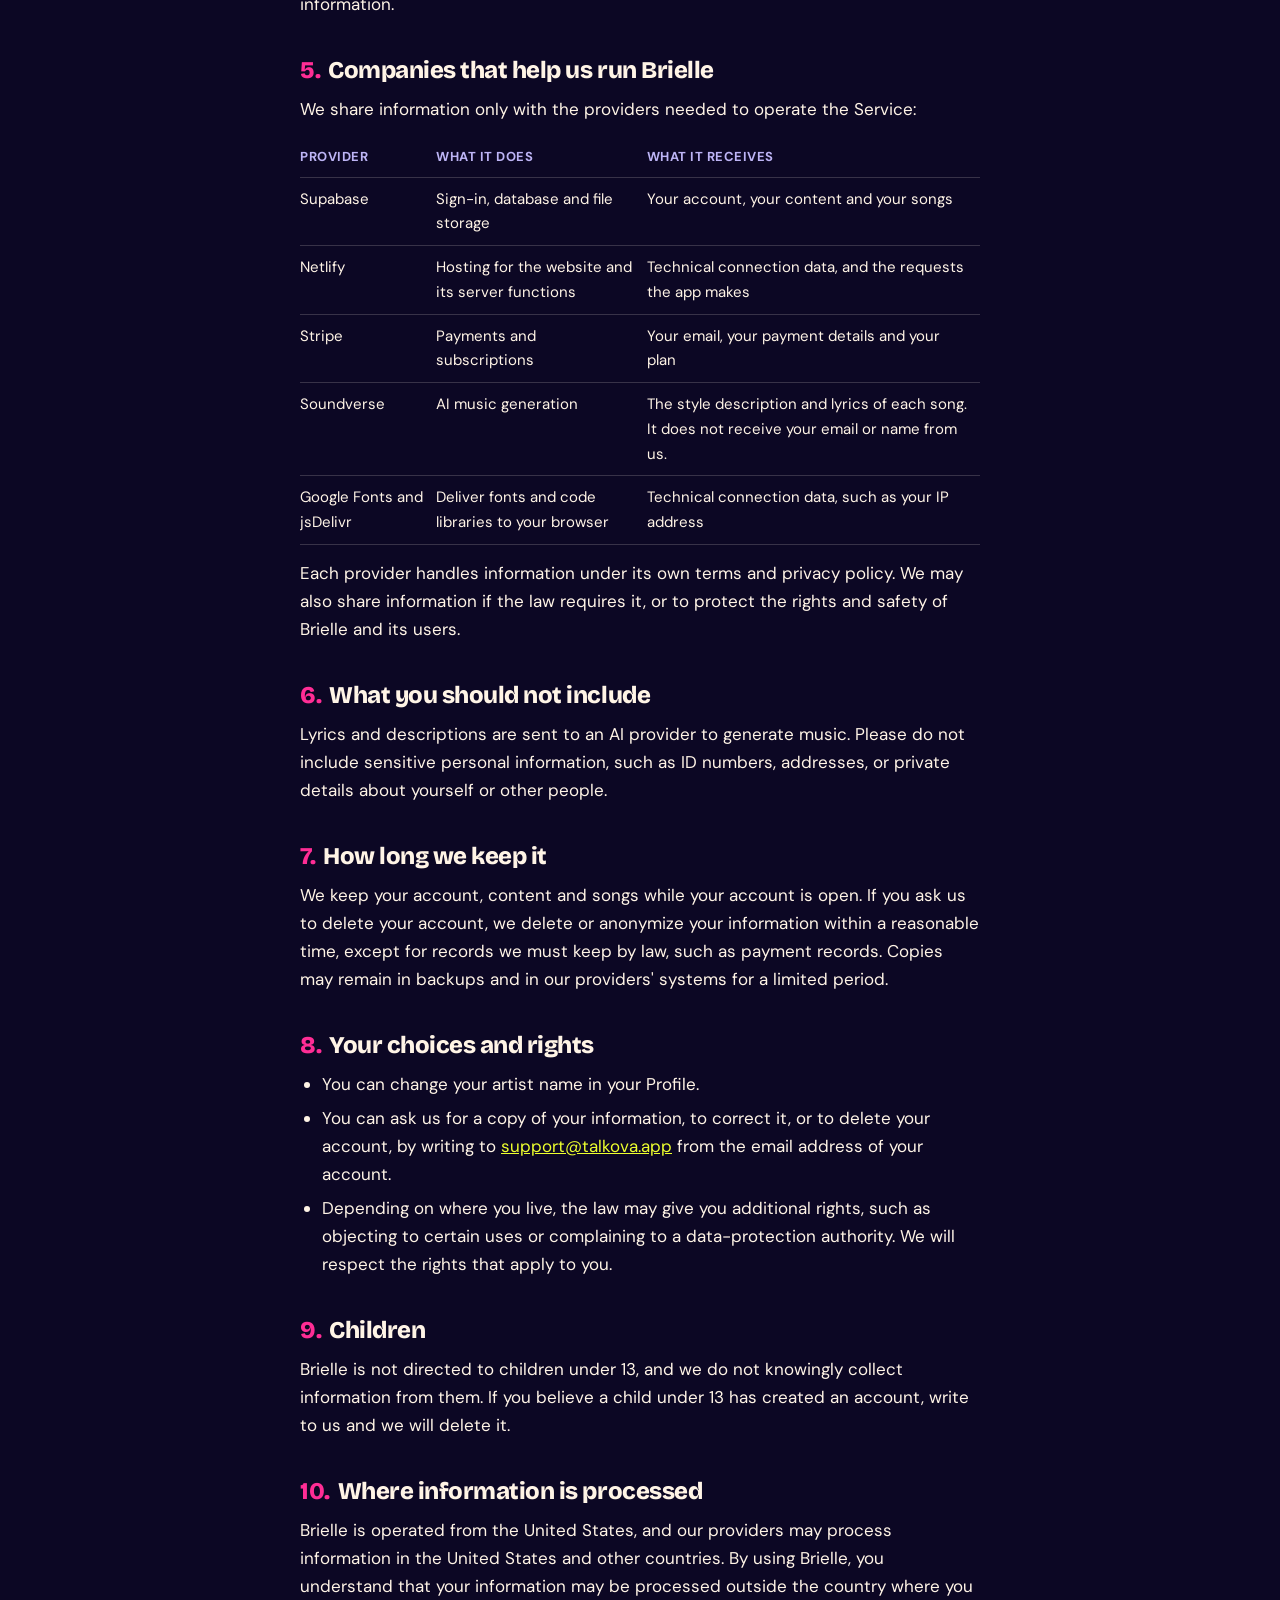
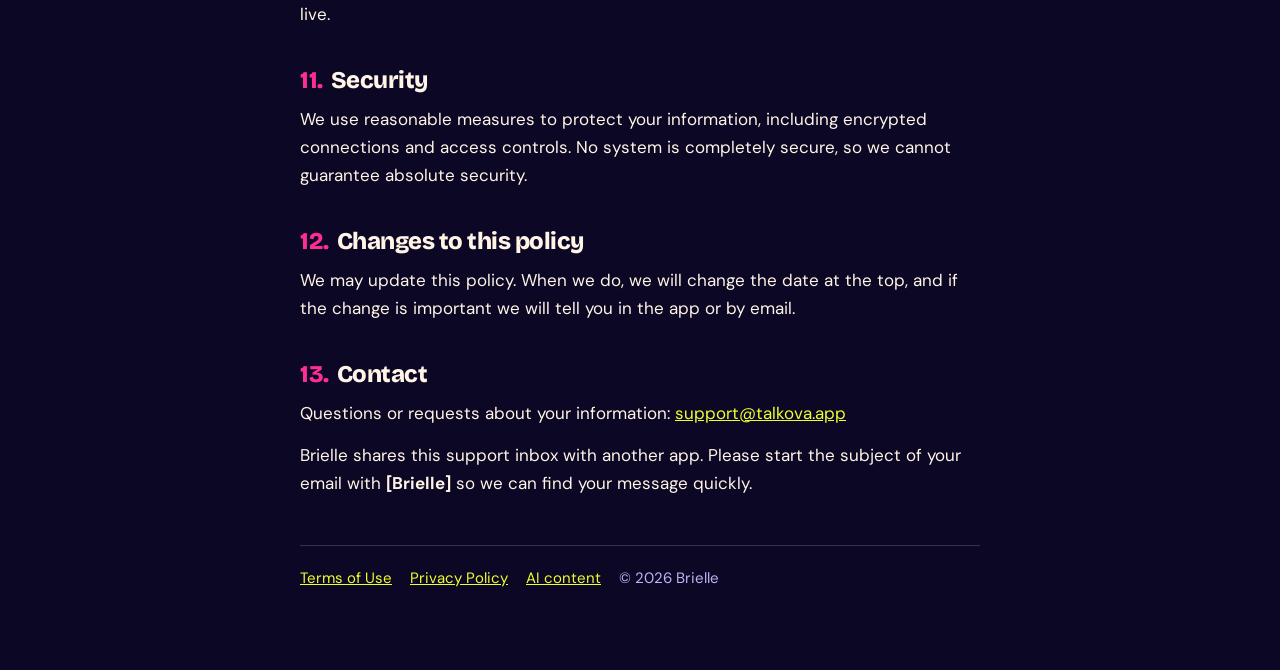
==== commit 3a069ec5: "Barra: logo de la llama en lugar del redondo (app y páginas legales) Co-Authored-By: Claude Fable 5." ====
--- a/privacy.html
+++ b/privacy.html
@@ -16,7 +16,7 @@
 </head>
 <body>
 <header class="top">
-  <a class="logo" href="/"><img class="mark" src="/logo.png" alt="" width="48" height="48">Brielle</a>
+  <a class="logo" href="/"><img class="mark" src="/logo-llama.png" alt="" width="58" height="58">Brielle</a>
   <div class="top-right">
     <button class="pill" id="langBtn" aria-label="Language">ES</button>
     <a class="pill" href="/"><span data-l="en">Back to the app</span><span data-l="es">Volver a la app</span></a>
--- a/legal.css
+++ b/legal.css
@@ -15,7 +15,7 @@
 .logo{display:flex;align-items:center;gap:10px;font-family:var(--display);font-weight:800;font-size:26px;letter-spacing:-.03em;color:var(--text);text-decoration:none}
 .logo .reel{width:24px;height:24px;border-radius:50%;background:var(--lime);border:3px solid var(--ink);box-shadow:3px 3px 0 var(--pink);position:relative}
 .logo .reel::after{content:"";position:absolute;inset:5px;border-radius:50%;background:var(--ink)}
-.logo .mark{width:48px;height:48px;border-radius:50%;display:block;flex-shrink:0}
+.logo .mark{width:58px;height:58px;border-radius:50%;display:block;flex-shrink:0;margin:-8px -4px -8px -6px;-webkit-mask-image:radial-gradient(circle,#000 60%,transparent 72%);mask-image:radial-gradient(circle,#000 60%,transparent 72%)}
 .top-right{display:flex;align-items:center;gap:10px}
 .pill{font-weight:700;font-size:14px;color:var(--text);border:2px solid var(--line);border-radius:999px;padding:6px 14px;text-decoration:none}
 .pill:hover{border-color:var(--lime);color:var(--lime)}
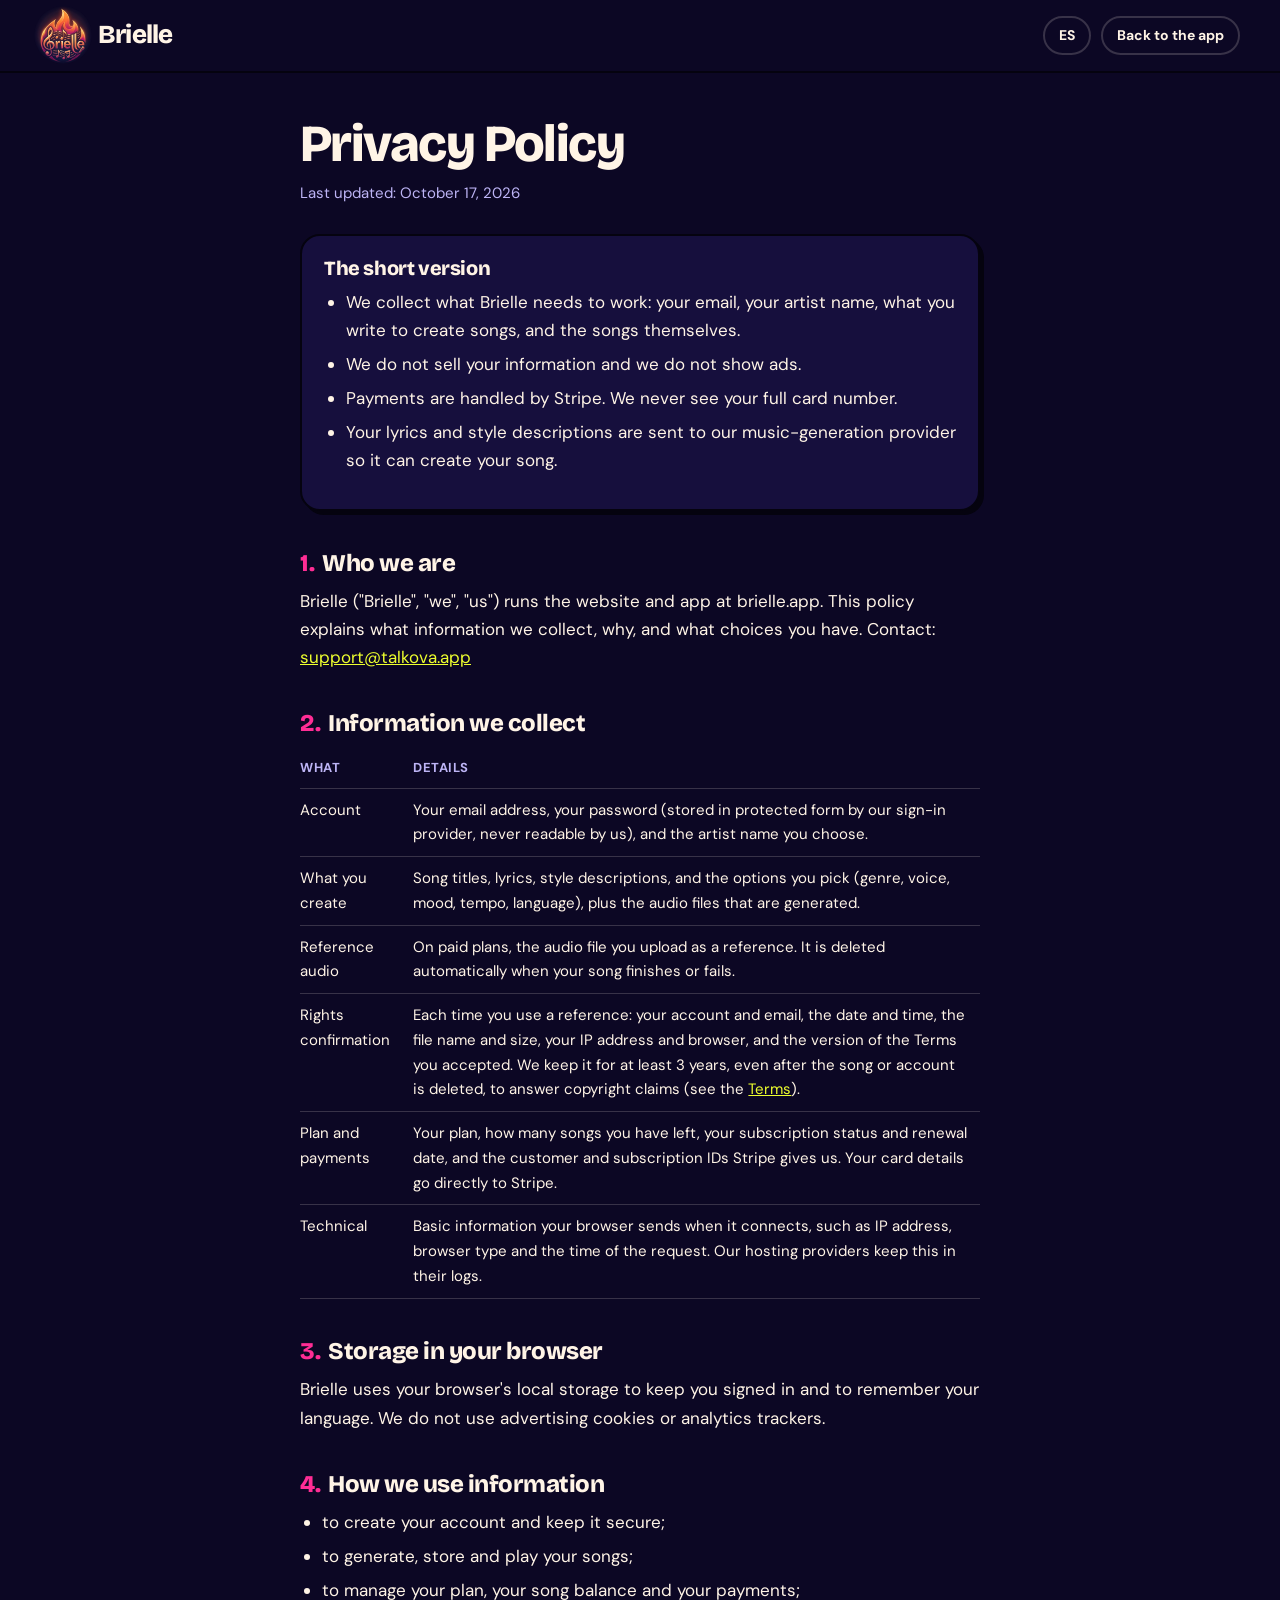
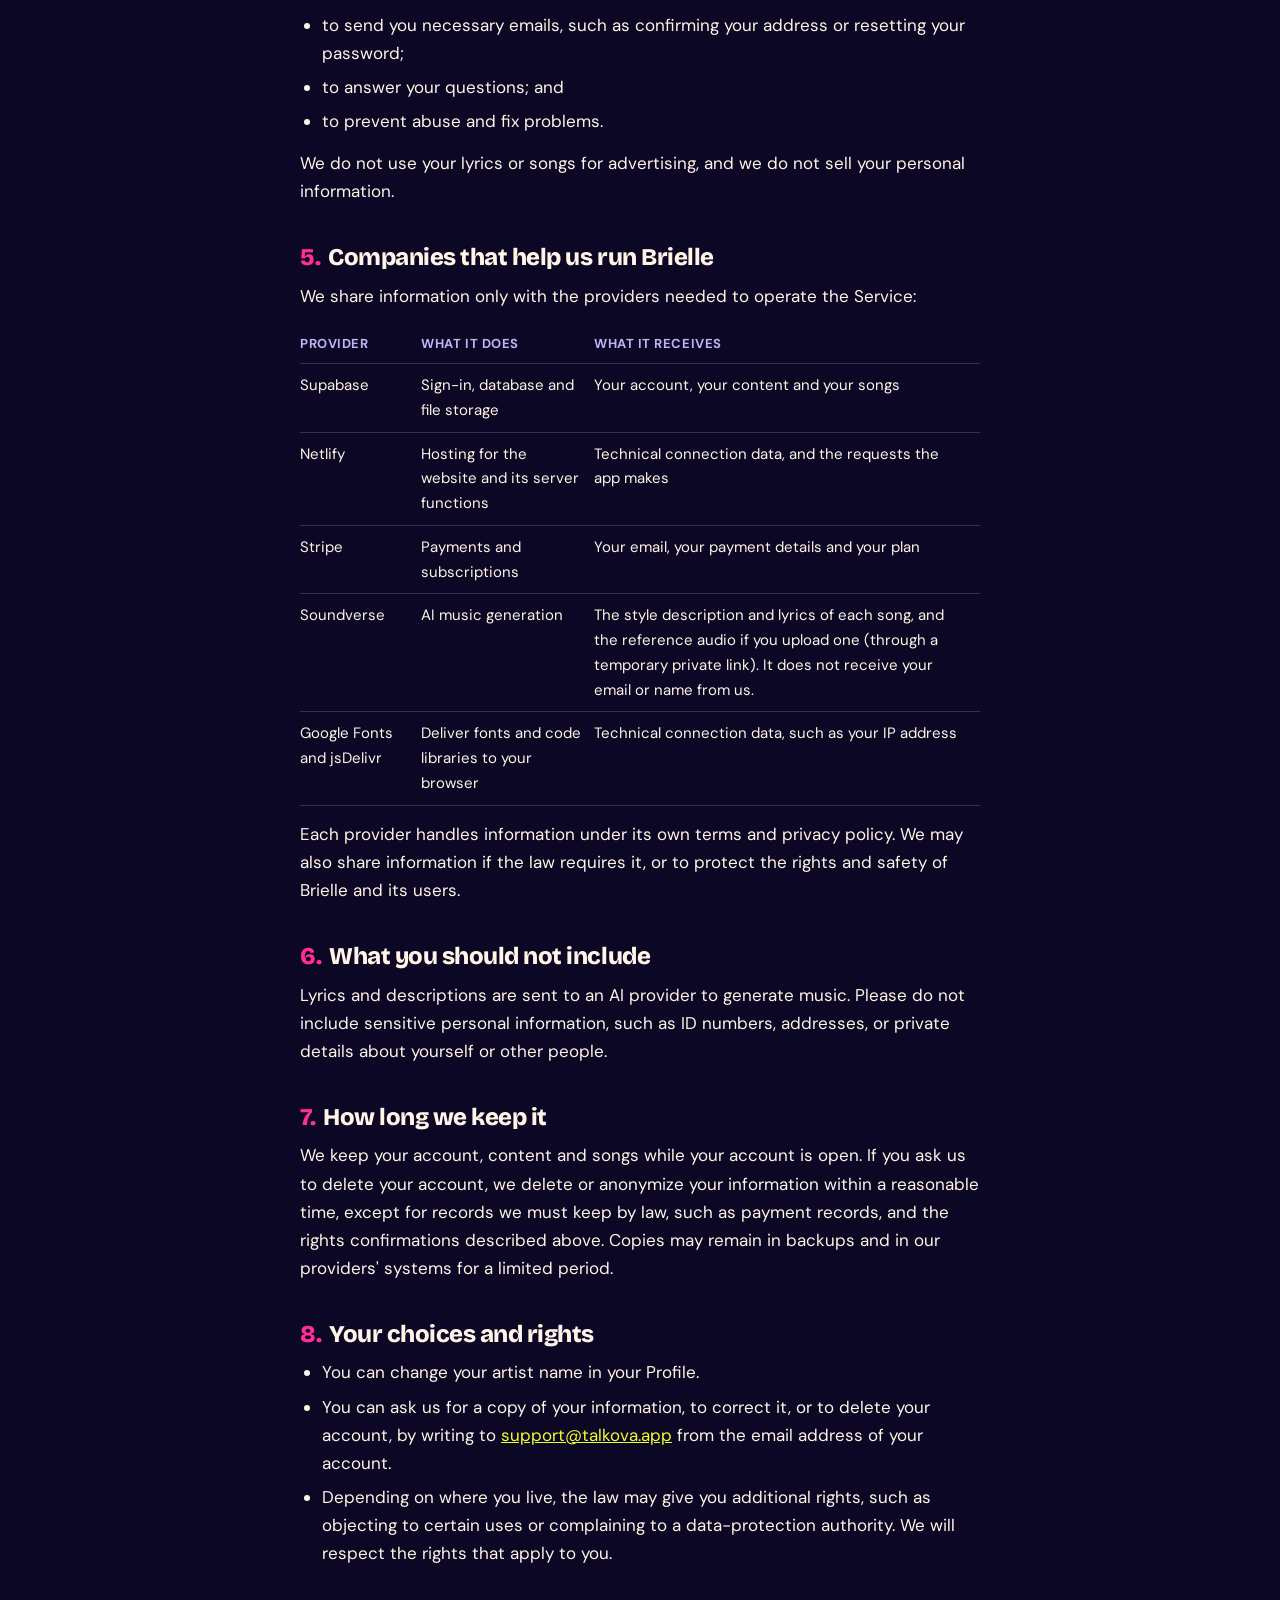
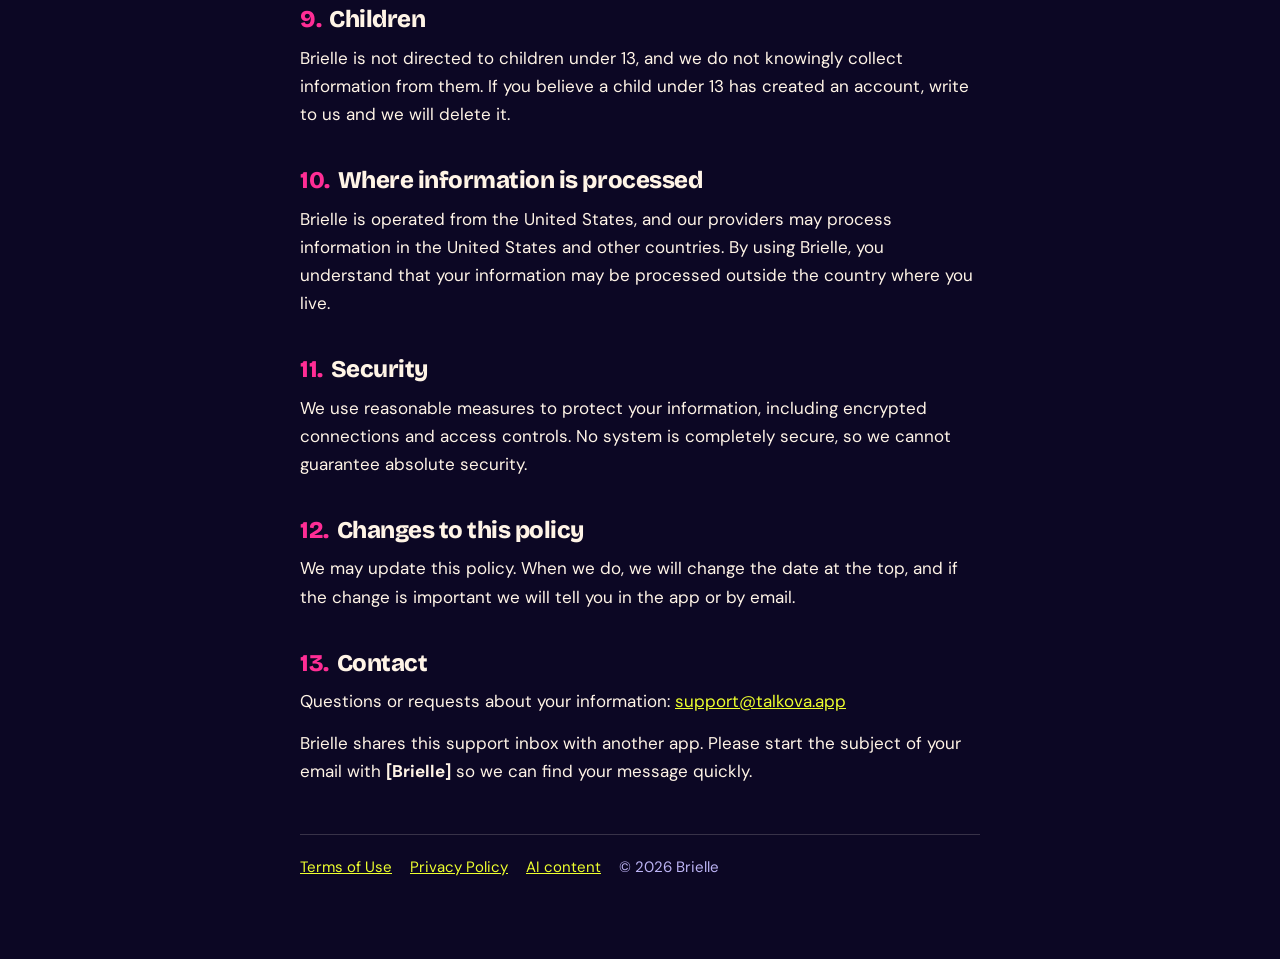
==== commit e3326478: "Proteccion legal de referencias: casilla reforzada, Terminos sec. 10 (derechos de autor, reclamos, r" ====
--- a/privacy.html
+++ b/privacy.html
@@ -28,7 +28,7 @@
 <!-- ============================== ENGLISH ============================== -->
 <article data-l="en" lang="en">
 <h1 data-l="en">Privacy Policy</h1>
-<p class="updated">Last updated: October 10, 2026</p>
+<p class="updated">Last updated: October 17, 2026</p>
 
 <div class="summary">
   <h2>The short version</h2>
@@ -48,6 +48,8 @@
   <tr><th>What</th><th>Details</th></tr>
   <tr><td>Account</td><td>Your email address, your password (stored in protected form by our sign-in provider, never readable by us), and the artist name you choose.</td></tr>
   <tr><td>What you create</td><td>Song titles, lyrics, style descriptions, and the options you pick (genre, voice, mood, tempo, language), plus the audio files that are generated.</td></tr>
+  <tr><td>Reference audio</td><td>On paid plans, the audio file you upload as a reference. It is deleted automatically when your song finishes or fails.</td></tr>
+  <tr><td>Rights confirmation</td><td>Each time you use a reference: your account and email, the date and time, the file name and size, your IP address and browser, and the version of the Terms you accepted. We keep it for at least 3 years, even after the song or account is deleted, to answer copyright claims (see the <a href="terms.html#refs">Terms</a>).</td></tr>
   <tr><td>Plan and payments</td><td>Your plan, how many songs you have left, your subscription status and renewal date, and the customer and subscription IDs Stripe gives us. Your card details go directly to Stripe.</td></tr>
   <tr><td>Technical</td><td>Basic information your browser sends when it connects, such as IP address, browser type and the time of the request. Our hosting providers keep this in their logs.</td></tr>
 </table></div>
@@ -73,7 +75,7 @@
   <tr><td>Supabase</td><td>Sign-in, database and file storage</td><td>Your account, your content and your songs</td></tr>
   <tr><td>Netlify</td><td>Hosting for the website and its server functions</td><td>Technical connection data, and the requests the app makes</td></tr>
   <tr><td>Stripe</td><td>Payments and subscriptions</td><td>Your email, your payment details and your plan</td></tr>
-  <tr><td>Soundverse</td><td>AI music generation</td><td>The style description and lyrics of each song. It does not receive your email or name from us.</td></tr>
+  <tr><td>Soundverse</td><td>AI music generation</td><td>The style description and lyrics of each song, and the reference audio if you upload one (through a temporary private link). It does not receive your email or name from us.</td></tr>
   <tr><td>Google Fonts and jsDelivr</td><td>Deliver fonts and code libraries to your browser</td><td>Technical connection data, such as your IP address</td></tr>
 </table></div>
 <p>Each provider handles information under its own terms and privacy policy. We may also share information if the law requires it, or to protect the rights and safety of Brielle and its users.</p>
@@ -82,7 +84,7 @@
 <p>Lyrics and descriptions are sent to an AI provider to generate music. Please do not include sensitive personal information, such as ID numbers, addresses, or private details about yourself or other people.</p>
 
 <h2><span class="n">7.</span>How long we keep it</h2>
-<p>We keep your account, content and songs while your account is open. If you ask us to delete your account, we delete or anonymize your information within a reasonable time, except for records we must keep by law, such as payment records. Copies may remain in backups and in our providers' systems for a limited period.</p>
+<p>We keep your account, content and songs while your account is open. If you ask us to delete your account, we delete or anonymize your information within a reasonable time, except for records we must keep by law, such as payment records, and the rights confirmations described above. Copies may remain in backups and in our providers' systems for a limited period.</p>
 
 <h2><span class="n">8.</span>Your choices and rights</h2>
 <ul>
@@ -111,7 +113,7 @@
 <!-- ============================== ESPAÑOL ============================== -->
 <article data-l="es" lang="es">
 <h1 data-l="es">Política de privacidad</h1>
-<p class="updated">Última actualización: 10 de octubre de 2026</p>
+<p class="updated">Última actualización: 17 de octubre de 2026</p>
 
 <div class="summary">
   <h2>En resumen</h2>
@@ -131,6 +133,8 @@
   <tr><th>Qué</th><th>Detalles</th></tr>
   <tr><td>Cuenta</td><td>Tu correo electrónico, tu contraseña (guardada de forma protegida por nuestro proveedor de inicio de sesión; nosotros no podemos leerla) y el nombre artístico que elijas.</td></tr>
   <tr><td>Lo que creas</td><td>Títulos, letras, descripciones de estilo y las opciones que eliges (género, voz, ambiente, tempo, idioma), además de los archivos de audio generados.</td></tr>
+  <tr><td>Audio de referencia</td><td>En los planes de pago, el archivo de audio que subes como referencia. Se borra automáticamente cuando tu canción termina o falla.</td></tr>
+  <tr><td>Confirmación de derechos</td><td>Cada vez que usas una referencia: tu cuenta y correo, la fecha y hora, el nombre y tamaño del archivo, tu dirección IP y navegador, y la versión de los Términos que aceptaste. La conservamos al menos 3 años, aunque se borre la canción o la cuenta, para responder a reclamos de derechos de autor (ver los <a href="terms.html#refs">Términos</a>).</td></tr>
   <tr><td>Plan y pagos</td><td>Tu plan, cuántas canciones te quedan, el estado de tu suscripción y su fecha de renovación, y los identificadores de cliente y de suscripción que nos da Stripe. Los datos de tu tarjeta van directamente a Stripe.</td></tr>
   <tr><td>Datos técnicos</td><td>Información básica que tu navegador envía al conectarse, como dirección IP, tipo de navegador y hora de la solicitud. Nuestros proveedores de alojamiento la guardan en sus registros.</td></tr>
 </table></div>
@@ -156,7 +160,7 @@
   <tr><td>Supabase</td><td>Inicio de sesión, base de datos y almacenamiento de archivos</td><td>Tu cuenta, tu contenido y tus canciones</td></tr>
   <tr><td>Netlify</td><td>Alojamiento del sitio y de sus funciones de servidor</td><td>Datos técnicos de conexión y las solicitudes que hace la app</td></tr>
   <tr><td>Stripe</td><td>Pagos y suscripciones</td><td>Tu correo, tus datos de pago y tu plan</td></tr>
-  <tr><td>Soundverse</td><td>Generación de música con IA</td><td>La descripción de estilo y la letra de cada canción. No recibe de nosotros tu correo ni tu nombre.</td></tr>
+  <tr><td>Soundverse</td><td>Generación de música con IA</td><td>La descripción de estilo y la letra de cada canción, y el audio de referencia si subes uno (mediante un enlace privado temporal). No recibe de nosotros tu correo ni tu nombre.</td></tr>
   <tr><td>Google Fonts y jsDelivr</td><td>Entregan tipografías y bibliotecas de código a tu navegador</td><td>Datos técnicos de conexión, como tu dirección IP</td></tr>
 </table></div>
 <p>Cada proveedor maneja la información según sus propios términos y su política de privacidad. También podemos compartir información si la ley lo exige, o para proteger los derechos y la seguridad de Brielle y de sus usuarios.</p>
@@ -165,7 +169,7 @@
 <p>Las letras y descripciones se envían a un proveedor de IA para generar la música. Por favor no incluyas información personal sensible, como números de identificación, direcciones o detalles privados tuyos o de otras personas.</p>
 
 <h2><span class="n">7.</span>Cuánto tiempo la conservamos</h2>
-<p>Conservamos tu cuenta, tu contenido y tus canciones mientras tu cuenta esté abierta. Si nos pides eliminar tu cuenta, eliminamos o anonimizamos tu información en un plazo razonable, salvo los registros que debemos conservar por ley, como los de pagos. Pueden quedar copias en respaldos y en los sistemas de nuestros proveedores por un tiempo limitado.</p>
+<p>Conservamos tu cuenta, tu contenido y tus canciones mientras tu cuenta esté abierta. Si nos pides eliminar tu cuenta, eliminamos o anonimizamos tu información en un plazo razonable, salvo los registros que debemos conservar por ley, como los de pagos, y las confirmaciones de derechos descritas arriba. Pueden quedar copias en respaldos y en los sistemas de nuestros proveedores por un tiempo limitado.</p>
 
 <h2><span class="n">8.</span>Tus opciones y derechos</h2>
 <ul>
